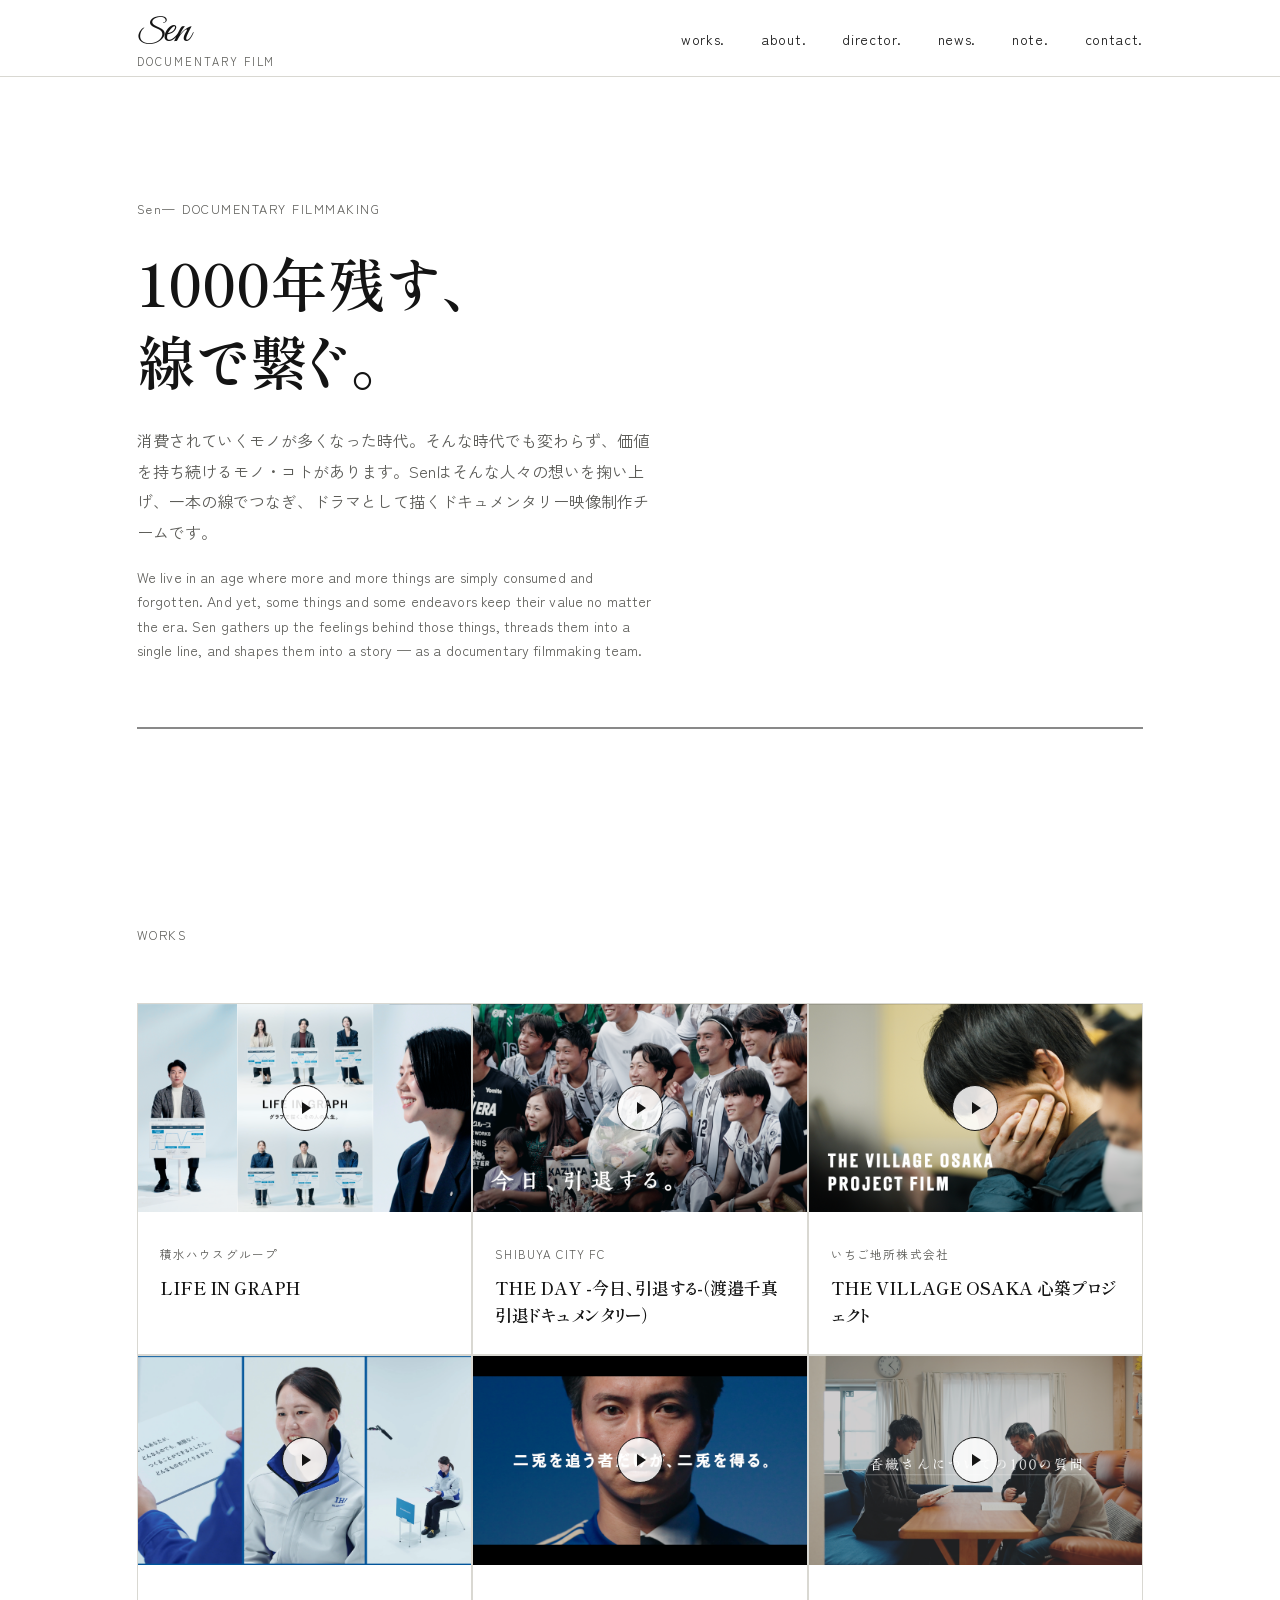
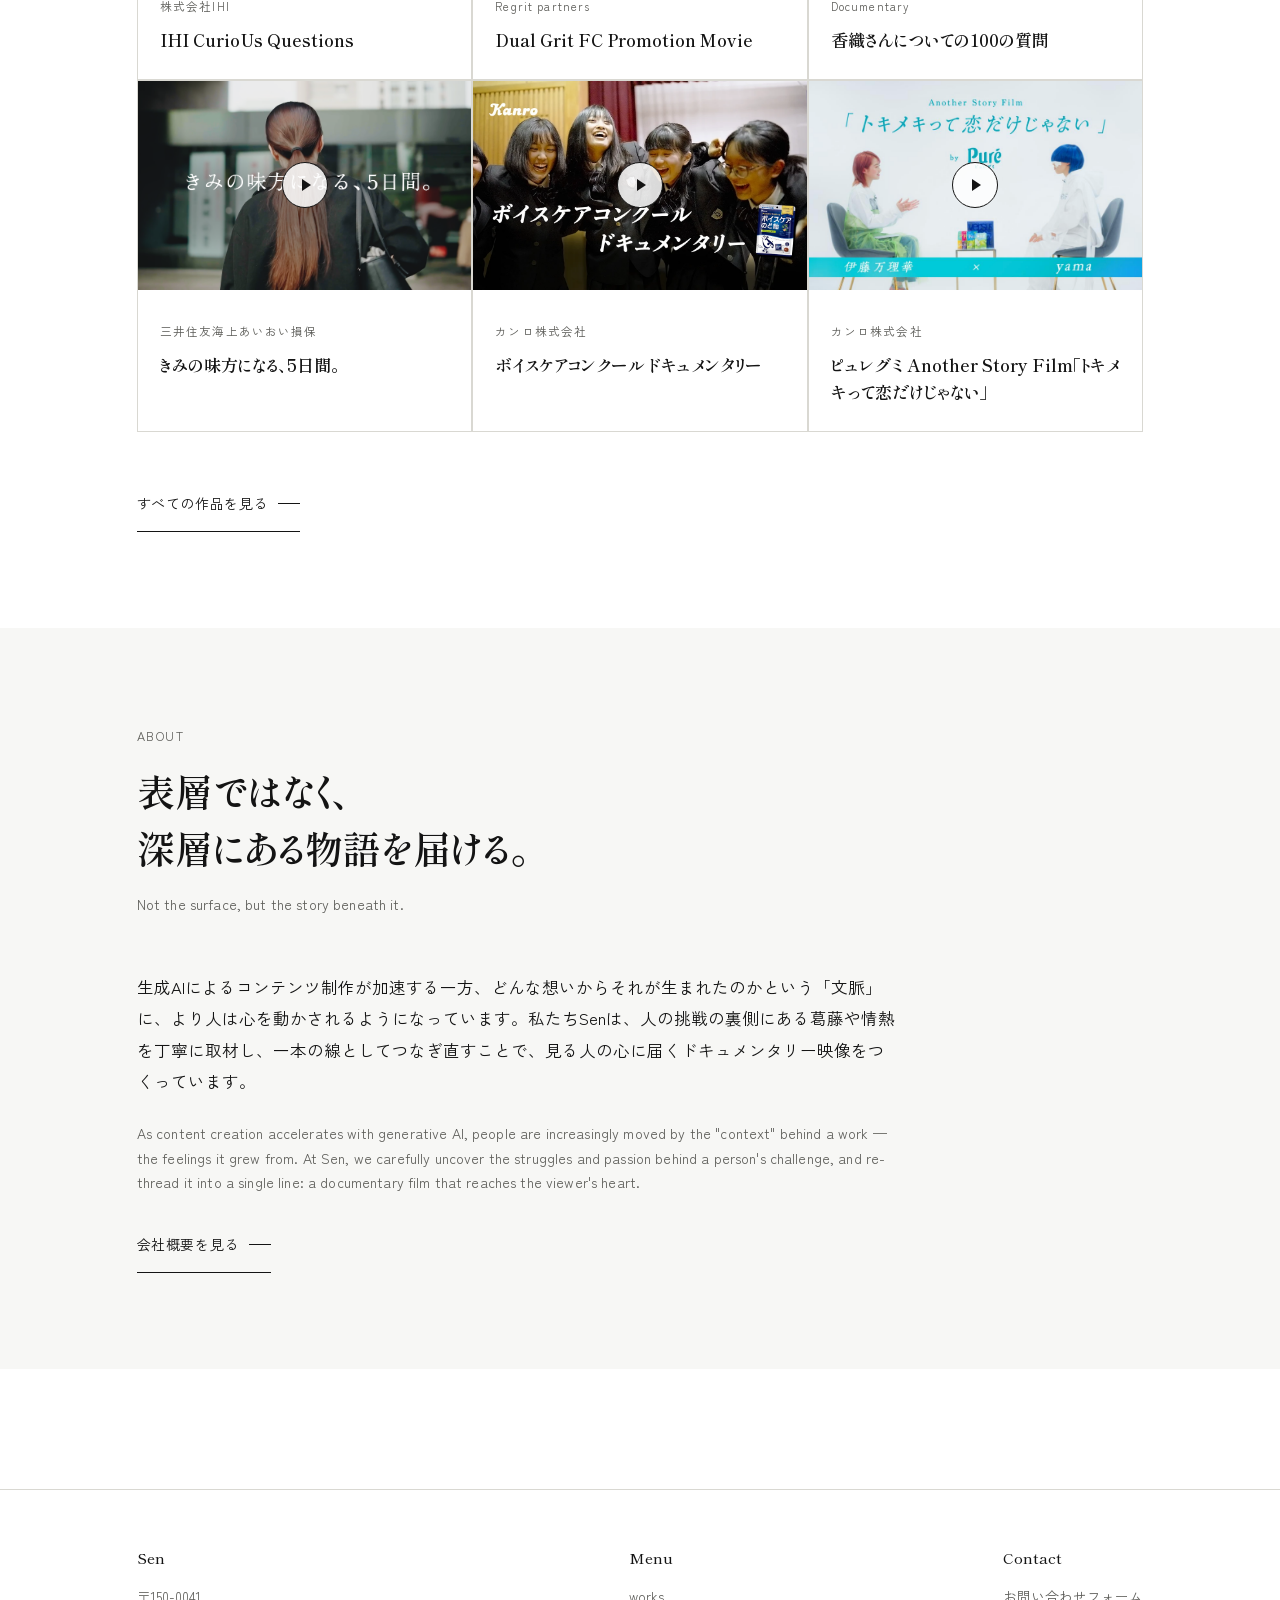
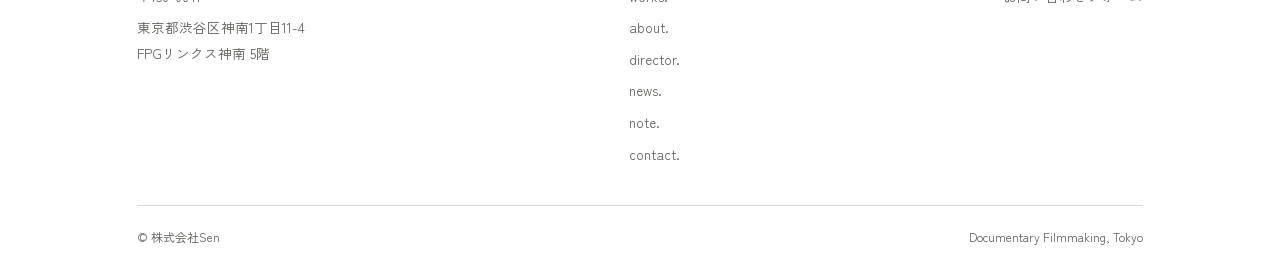
==== index.html @ 13fa2504 "Add files via upload" ====
<!DOCTYPE html>
<html lang="ja">
<head>
<meta charset="UTF-8">
<meta name="viewport" content="width=device-width, initial-scale=1">
<title>Sen | 株式会社Sen（セン）ドキュメンタリー映像制作</title>
<meta name="description" content="株式会社Senは、人が情熱を注ぐコトの裏にある想いを一本のストーリーとして描くドキュメンタリー映像制作会社です。">
<link rel="preconnect" href="https://fonts.googleapis.com">
<link rel="preconnect" href="https://fonts.gstatic.com" crossorigin>
<link href="https://fonts.googleapis.com/css2?family=Shippori+Mincho:wght@400;500;600;800&family=Zen+Kaku+Gothic+New:wght@300;400;500;700&family=Great+Vibes&display=swap" rel="stylesheet">
<link rel="stylesheet" href="style.css?v=4">
</head>
<body>


<header class="site-header">
  <div class="wrap">
    <a class="logo" href="index.html"><span class="logo-mark"><span class="logo-s">S</span><span class="logo-en">en</span></span><span class="sub">DOCUMENTARY FILM</span></a>
    <button class="nav-toggle" aria-label="メニュー"><span></span><span></span><span></span></button>
    <nav class="main-nav">
      <ul>
        <li><a href="works.html">works.</a></li>
        <li><a href="about.html">about.</a></li>
        <li><a href="director.html">director.</a></li>
        <li><a href="news.html">news.</a></li>
        <li><a href="https://note.com/matsunagaeizo" target="_blank" rel="noopener">note.</a></li>
        <li><a href="contact.html">contact.</a></li>
      </ul>
    </nav>
  </div>
</header>

<main>
  <section class="hero">
    <div class="wrap">
      <p class="eyebrow">Sen— DOCUMENTARY FILMMAKING</p>
      <h1>1000年残す、<br>線で繋ぐ。</h1>
      <p class="hero-sub">消費されていくモノが多くなった時代。そんな時代でも変わらず、価値を持ち続けるモノ・コトがあります。Senはそんな人々の想いを掬い上げ、一本の線でつなぎ、ドラマとして描くドキュメンタリー映像制作チームです。</p>
      <p class="hero-sub en">We live in an age where more and more things are simply consumed and forgotten. And yet, some things and some endeavors keep their value no matter the era. Sen gathers up the feelings behind those things, threads them into a single line, and shapes them into a story — as a documentary filmmaking team.</p>
      <div class="hero-line-wrap">
        <svg width="100%" height="2" viewBox="0 0 1000 2" preserveAspectRatio="none">
          <path class="hero-line" d="M0,1 L1000,1"/>
        </svg>
      </div>
    </div>
  </section>

  <section class="section">
    <div class="wrap">
      <div class="section-head">
        <p class="eyebrow">WORKS</p>
      </div>
      <div class="works-grid">
        <article class="work-card">
          <div class="work-media has-image" data-vimeo="1186139559" data-vimeo-hash="c93795f9c0" style="background-image:url('images/w01.png');">
            <div class="ph"><div class="play"></div><span class="label">WORK 01</span></div>
          </div>
          <div class="work-info">
            <p class="cat">積水ハウスグループ</p>
            <h3>LIFE IN GRAPH</h3>
          </div>
        </article>
        <article class="work-card">
          <div class="work-media has-image" data-yt="_rx4zP3B988" style="background-image:url('images/w02.png');">
            <div class="ph"><div class="play"></div><span class="label">WORK 02</span></div>
          </div>
          <div class="work-info">
            <p class="cat">SHIBUYA CITY FC</p>
            <h3>THE DAY -今日、引退する-（渡邉千真引退ドキュメンタリー）</h3>
          </div>
        </article>
        <article class="work-card">
          <div class="work-media has-image" data-yt="ttni7iS-eRU" style="background-image:url('images/w03.png');">
            <div class="ph"><div class="play"></div><span class="label">WORK 03</span></div>
          </div>
          <div class="work-info">
            <p class="cat">いちご地所株式会社</p>
            <h3>THE VILLAGE OSAKA 心築プロジェクト</h3>
          </div>
        </article>
        <article class="work-card">
          <div class="work-media has-image" data-vimeo="1090011535" style="background-image:url('images/w04.jpg');">
            <div class="ph"><div class="play"></div><span class="label">WORK 04</span></div>
          </div>
          <div class="work-info">
            <p class="cat">株式会社IHI</p>
            <h3>IHI CurioUs Questions</h3>
          </div>
        </article>
        <article class="work-card">
          <div class="work-media has-image" data-vimeo="1193513080" data-vimeo-hash="bab504cf46" style="background-image:url('images/w05.png');">
            <div class="ph"><div class="play"></div><span class="label">WORK 05</span></div>
          </div>
          <div class="work-info">
            <p class="cat">Regrit partners</p>
            <h3>Dual Grit FC Promotion Movie</h3>
          </div>
        </article>
        <article class="work-card">
          <div class="work-media has-image" data-vimeo="1075920066" data-vimeo-hash="613b62a4fa" style="background-image:url('images/w06.jpg');">
            <div class="ph"><div class="play"></div><span class="label">WORK 06</span></div>
          </div>
          <div class="work-info">
            <p class="cat">Documentary</p>
            <h3>香織さんについての100の質問</h3>
          </div>
        </article>
        <article class="work-card">
          <div class="work-media has-image" data-yt="raGwuqJQvTE" style="background-image:url('images/w07.png');">
            <div class="ph"><div class="play"></div><span class="label">WORK 07</span></div>
          </div>
          <div class="work-info">
            <p class="cat">三井住友海上あいおい損保</p>
            <h3>きみの味方になる、5日間。</h3>
          </div>
        </article>
        <article class="work-card">
          <div class="work-media has-image" data-vimeo="863835973" style="background-image:url('images/w08.webp');">
            <div class="ph"><div class="play"></div><span class="label">WORK 08</span></div>
          </div>
          <div class="work-info">
            <p class="cat">カンロ株式会社</p>
            <h3>ボイスケアコンクール ドキュメンタリー</h3>
          </div>
        </article>
        <article class="work-card">
          <div class="work-media has-image" data-vimeo="849667307" style="background-image:url('images/w09.png');">
            <div class="ph"><div class="play"></div><span class="label">WORK 09</span></div>
          </div>
          <div class="work-info">
            <p class="cat">カンロ株式会社</p>
            <h3>ピュレグミ Another Story Film「トキメキって恋だけじゃない」</h3>
          </div>
        </article>
      </div>
      <div style="margin-top:44px;">
        <a class="btn" href="works.html">すべての作品を見る <span class="arrow"></span></a>
      </div>
    </div>
  </section>

  <section class="section alt">
    <div class="wrap">
      <div class="section-head">
        <p class="eyebrow">ABOUT</p>
        <h2>表層ではなく、<br>深層にある物語を届ける。</h2>
        <p class="lead en" style="margin-top:14px;">Not the surface, but the story beneath it.</p>
      </div>
      <div class="concept-block">
        <p class="jp">生成AIによるコンテンツ制作が加速する一方、どんな想いからそれが生まれたのかという「文脈」に、より人は心を動かされるようになっています。私たちSenは、人の挑戦の裏側にある葛藤や情熱を丁寧に取材し、一本の線としてつなぎ直すことで、見る人の心に届くドキュメンタリー映像をつくっています。</p>
        <p class="en">As content creation accelerates with generative AI, people are increasingly moved by the "context" behind a work — the feelings it grew from. At Sen, we carefully uncover the struggles and passion behind a person's challenge, and re-thread it into a single line: a documentary film that reaches the viewer's heart.</p>
      </div>
      <a class="btn" href="about.html">会社概要を見る <span class="arrow"></span></a>
    </div>
  </section>
</main>

<footer class="site-footer">
  <div class="wrap">
    <div class="footer-grid">
      <div class="footer-col">
        <h3>Sen</h3>
        <p>〒150-0041</p>
        <p>東京都渋谷区神南1丁目11-4<br>FPGリンクス神南 5階</p>
      </div>
      <div class="footer-col">
        <h3>Menu</h3>
        <a href="works.html">works.</a>
        <a href="about.html">about.</a>
        <a href="director.html">director.</a>
        <a href="news.html">news.</a>
        <a href="https://note.com/matsunagaeizo" target="_blank" rel="noopener">note.</a>
        <a href="contact.html">contact.</a>
      </div>
      <div class="footer-col">
        <h3>Contact</h3>
        <a href="contact.html">お問い合わせフォーム</a>
      </div>
    </div>
    <div class="footer-bottom">
      <span>© 株式会社Sen</span>
      <span>Documentary Filmmaking, Tokyo</span>
    </div>
  </div>
</footer>

<script src="script.js?v=4"></script>
</body>
</html>
---- style.css ----
@font-face{
  font-family:'Great Vibes Self';
  src:url([data-uri]) format('woff2');
  font-weight:400;
  font-display:swap;
}

:root{
  --bg:#ffffff;
  --surface:#f7f7f5;
  --ink:#141414;
  --ink-soft:#5c5c58;
  --line:#d9d8d2;
  --line-strong:#141414;
  --max:1160px;
  --gutter:6vw;
  --serif:'Shippori Mincho', serif;
  --sans:'Zen Kaku Gothic New', sans-serif;
}

*{box-sizing:border-box;}
html{scroll-behavior:smooth;}
body{
  margin:0;
  background:var(--bg);
  color:var(--ink);
  font-family:var(--sans);
  font-weight:400;
  line-height:1.9;
  -webkit-font-smoothing:antialiased;
  font-feature-settings:"palt";
}
img{max-width:100%;display:block;}
a{color:inherit;text-decoration:none;}

.wrap{max-width:var(--max);margin:0 auto;padding-left:var(--gutter);padding-right:var(--gutter);}

/* -------- header -------- */
.site-header{
  position:sticky;top:0;z-index:50;
  background:rgba(255,255,255,.92);
  backdrop-filter:blur(6px);
  border-bottom:1px solid var(--line);
}
.site-header .wrap{
  display:flex;align-items:center;justify-content:space-between;
  height:76px;
}
.logo{
  display:flex;
  flex-direction:column;
  line-height:1;
}
.logo .logo-mark{
  display:flex;align-items:baseline;
}
.logo .logo-s{
  font-family:'Great Vibes Self','Great Vibes','Segoe Script','Bradley Hand',cursive;
  font-size:30px;
  font-weight:400;
  margin-right:-2px;
}
.logo .logo-en{
  font-family:'Great Vibes Self','Great Vibes','Segoe Script','Bradley Hand',cursive;
  font-size:44px;
  font-weight:400;
  margin-right:6px;
}
.logo span.sub{color:var(--ink-soft);font-family:var(--sans);font-size:11px;letter-spacing:.18em;font-weight:400;margin-top:2px;}

nav.main-nav ul{
  display:flex;gap:36px;list-style:none;margin:0;padding:0;
}
nav.main-nav a{
  position:relative;font-size:14px;letter-spacing:.05em;padding-bottom:6px;
}
nav.main-nav a::after{
  content:"";position:absolute;left:0;bottom:0;width:0;height:1px;
  background:var(--ink);transition:width .3s ease;
}
nav.main-nav a:hover::after,
nav.main-nav a.is-active::after{width:100%;}
nav.main-nav a.is-active{color:var(--ink);}

.nav-toggle{
  display:none;background:none;border:0;cursor:pointer;
  width:32px;height:22px;position:relative;
}
.nav-toggle span{
  position:absolute;left:0;width:100%;height:1px;background:var(--ink);transition:all .25s ease;
}
.nav-toggle span:nth-child(1){top:0;}
.nav-toggle span:nth-child(2){top:10px;}
.nav-toggle span:nth-child(3){top:20px;}
.nav-toggle.is-open span:nth-child(1){transform:translateY(10px) rotate(45deg);}
.nav-toggle.is-open span:nth-child(2){opacity:0;}
.nav-toggle.is-open span:nth-child(3){transform:translateY(-10px) rotate(-45deg);}

/* -------- footer -------- */
.site-footer{
  border-top:1px solid var(--line);
  padding:56px 0 28px;
  margin-top:120px;
}
.footer-grid{
  display:flex;flex-wrap:wrap;gap:40px;justify-content:space-between;
  padding-bottom:32px;
}
.footer-col h3{
  font-family:var(--serif);font-weight:500;font-size:15px;margin:0 0 14px;
}
.footer-col p, .footer-col a{
  font-size:13.5px;color:var(--ink-soft);margin:0 0 6px;display:block;
}
.footer-col a:hover{color:var(--ink);}
.footer-bottom{
  border-top:1px solid var(--line);padding-top:20px;
  font-size:12px;color:var(--ink-soft);
  display:flex;justify-content:space-between;flex-wrap:wrap;gap:8px;
}

/* -------- generic section helpers -------- */
.section{padding:96px 0;}
.section.alt{background:var(--surface);}
.section-head{max-width:640px;margin-bottom:56px;}
.eyebrow{
  font-size:12.5px;color:var(--ink-soft);letter-spacing:.12em;margin:0 0 14px;
}
h1,h2,h3{font-family:var(--serif);font-weight:600;margin:0;}
h1{font-size:clamp(34px,5vw,58px);line-height:1.35;}
h2{font-size:clamp(26px,3.2vw,38px);line-height:1.5;}
h3{font-size:20px;line-height:1.6;}
p.lead{font-size:17px;color:var(--ink-soft);}

.line-rule{
  width:64px;height:1px;background:var(--ink);border:0;margin:22px 0;
}
.line-rule.center{margin-left:auto;margin-right:auto;}

.btn{
  display:inline-flex;align-items:center;gap:10px;
  font-size:14px;letter-spacing:.04em;
  padding:14px 0;border-bottom:1px solid var(--ink);
}
.btn .arrow{
  width:22px;height:1px;background:var(--ink);position:relative;transition:width .3s ease;
}
.btn:hover .arrow{width:34px;}

/* -------- hero -------- */
.hero{
  padding:120px 0 90px;
  position:relative;
}
.hero .eyebrow{margin-bottom:22px;}
.hero h1{max-width:820px;}
.hero-sub{
  margin-top:26px;max-width:520px;color:var(--ink-soft);font-size:16px;
}
.hero-line-wrap{margin:44px 0 0;}
.hero-line{
  width:100%;height:1px;
  stroke:var(--ink);stroke-width:1;fill:none;
  stroke-dasharray:1000;stroke-dashoffset:1000;
  animation:draw 1.8s ease forwards .3s;
}
@keyframes draw{to{stroke-dashoffset:0;}}
@media (prefers-reduced-motion:reduce){
  .hero-line{animation:none;stroke-dashoffset:0;}
}

/* -------- works grid -------- */
.works-grid{
  display:grid;grid-template-columns:repeat(3,1fr);gap:2px;
  background:var(--line);
  border:1px solid var(--line);
}
.work-card{
  background:var(--bg);
  padding:0;position:relative;
}
.work-media{
  aspect-ratio:16/10;
  background:var(--surface);
  background-size:cover;
  background-position:center;
  position:relative;overflow:hidden;
  cursor:pointer;
}
.work-media .ph{
  position:absolute;inset:0;display:flex;align-items:center;justify-content:center;
  flex-direction:column;gap:10px;color:var(--ink-soft);font-size:12px;letter-spacing:.06em;
}
.work-media.has-image .ph{
  background:rgba(255,255,255,.0);
}
.work-media.has-image .ph span.label{display:none;}
.work-media.has-image .ph .play{
  background:rgba(255,255,255,.85);
  border-color:var(--ink);
}
.work-media .ph .play{
  width:46px;height:46px;border-radius:50%;border:1px solid var(--ink);
  display:flex;align-items:center;justify-content:center;
  background:var(--bg);
  transition:transform .25s ease;
}
.work-media:hover .ph .play{transform:scale(1.08);}
.work-media .ph .play::after{
  content:"";width:0;height:0;
  border-top:6px solid transparent;border-bottom:6px solid transparent;
  border-left:9px solid var(--ink);margin-left:3px;
}
.work-media iframe{width:100%;height:100%;border:0;position:absolute;inset:0;}
.work-info{padding:20px 22px 26px;}
.work-info .cat{font-size:11.5px;color:var(--ink-soft);letter-spacing:.1em;margin-bottom:8px;}
.work-info h3{font-size:17px;}

@media (max-width:860px){
  .works-grid{grid-template-columns:repeat(2,1fr);}
}
@media (max-width:560px){
  .works-grid{grid-template-columns:1fr;}
}

/* -------- profile table -------- */
.profile-table{width:100%;border-collapse:collapse;margin-top:8px;}
.profile-table tr{border-top:1px solid var(--line);}
.profile-table tr:last-child{border-bottom:1px solid var(--line);}
.profile-table th,.profile-table td{
  text-align:left;padding:20px 0;vertical-align:top;font-weight:400;
}
.profile-table th{
  width:180px;color:var(--ink-soft);font-size:13.5px;letter-spacing:.05em;
}
.profile-table td{font-size:15.5px;}
.profile-table .en{font-size:12.5px;color:var(--ink-soft);}
.profile-table th .en{display:inline-block;margin-top:2px;}

/* -------- director -------- */
.director-layout{
  display:grid;grid-template-columns:340px 1fr;gap:64px;align-items:start;
}
.director-photo{
  aspect-ratio:3/4;background:var(--surface);
  display:flex;align-items:center;justify-content:center;
  color:var(--ink-soft);font-size:12.5px;letter-spacing:.06em;
  text-align:center;padding:20px;
  border:1px dashed var(--line);
}
.director-name-en{color:var(--ink-soft);font-size:13px;letter-spacing:.1em;margin-top:8px;}
@media (max-width:800px){
  .director-layout{grid-template-columns:1fr;gap:36px;}
  .director-photo{max-width:280px;}
}

/* -------- about concept -------- */
.concept-block{max-width:760px;}
.concept-block p{margin:0 0 22px;font-size:16px;color:var(--ink-soft);}
.concept-block p.jp{color:var(--ink);font-size:16.5px;}

/* -------- bilingual (ja / en) pairing -------- */
p.en, .lead.en{
  font-size:14px;
  color:var(--ink-soft);
  font-style:normal;
  letter-spacing:.01em;
  line-height:1.75;
}
p.en{padding-top:2px;}
.hero-sub.en{margin-top:12px;font-size:14px;}

/* -------- studio strip -------- */
.strip{
  display:grid;grid-template-columns:repeat(3,1fr);gap:2px;background:var(--line);
  border:1px solid var(--line);margin-top:56px;
}
.strip .ph-box{
  aspect-ratio:4/3;background:var(--surface);
  display:flex;align-items:center;justify-content:center;
  color:var(--ink-soft);font-size:11.5px;letter-spacing:.06em;text-align:center;padding:14px;
}
@media (max-width:700px){.strip{grid-template-columns:1fr;}}

/* -------- contact form -------- */
.contact-layout{
  display:grid;grid-template-columns:1fr 1fr;gap:80px;
}
.form-row{margin-bottom:26px;}
.form-row label{
  display:block;font-size:13px;color:var(--ink-soft);letter-spacing:.04em;margin-bottom:10px;
}
.form-row label .en{font-size:11.5px;color:var(--ink-soft);opacity:.75;}
.form-row input,.form-row textarea{
  width:100%;border:0;border-bottom:1px solid var(--line);
  background:transparent;font-family:var(--sans);font-size:15.5px;color:var(--ink);
  padding:8px 0;outline:none;transition:border-color .25s ease;
}
.form-row input:focus,.form-row textarea:focus{border-color:var(--ink);}
.form-row textarea{resize:vertical;min-height:110px;}
.submit-btn{
  border:1px solid var(--ink);background:var(--ink);color:var(--bg);
  font-family:var(--sans);font-size:14px;letter-spacing:.06em;
  padding:15px 34px;cursor:pointer;transition:background .25s ease,color .25s ease;
}
.submit-btn:hover{background:var(--bg);color:var(--ink);}
.submit-btn:disabled{opacity:.5;cursor:default;}
.form-status{margin-top:18px;font-size:14px;}
.form-status.ok{color:#2f6b3a;}
.form-status.err{color:#a33;}

.contact-info h3{margin-bottom:18px;}
.contact-info p{color:var(--ink-soft);font-size:14.5px;margin:0 0 6px;}

@media (max-width:800px){
  .contact-layout{grid-template-columns:1fr;gap:48px;}
}

/* -------- mobile nav -------- */
@media (max-width:800px){
  .nav-toggle{display:block;}
  .nav-toggle.is-open span{background:var(--ink);}
  nav.main-nav{
    display:none;
    position:fixed;top:76px;left:0;right:0;
    height:calc(100vh - 76px);
    height:calc(100dvh - 76px);
    z-index:100;
    background:var(--ink);
    padding:40px var(--gutter);
    overflow-y:auto;
  }
  nav.main-nav.is-open{
    display:flex;
    align-items:flex-start;
  }
  nav.main-nav ul{flex-direction:column;gap:28px;width:100%;}
  nav.main-nav a{
    font-size:22px;font-family:var(--serif);
    color:#ffffff;
  }
  nav.main-nav a::after{background:#ffffff;}
}
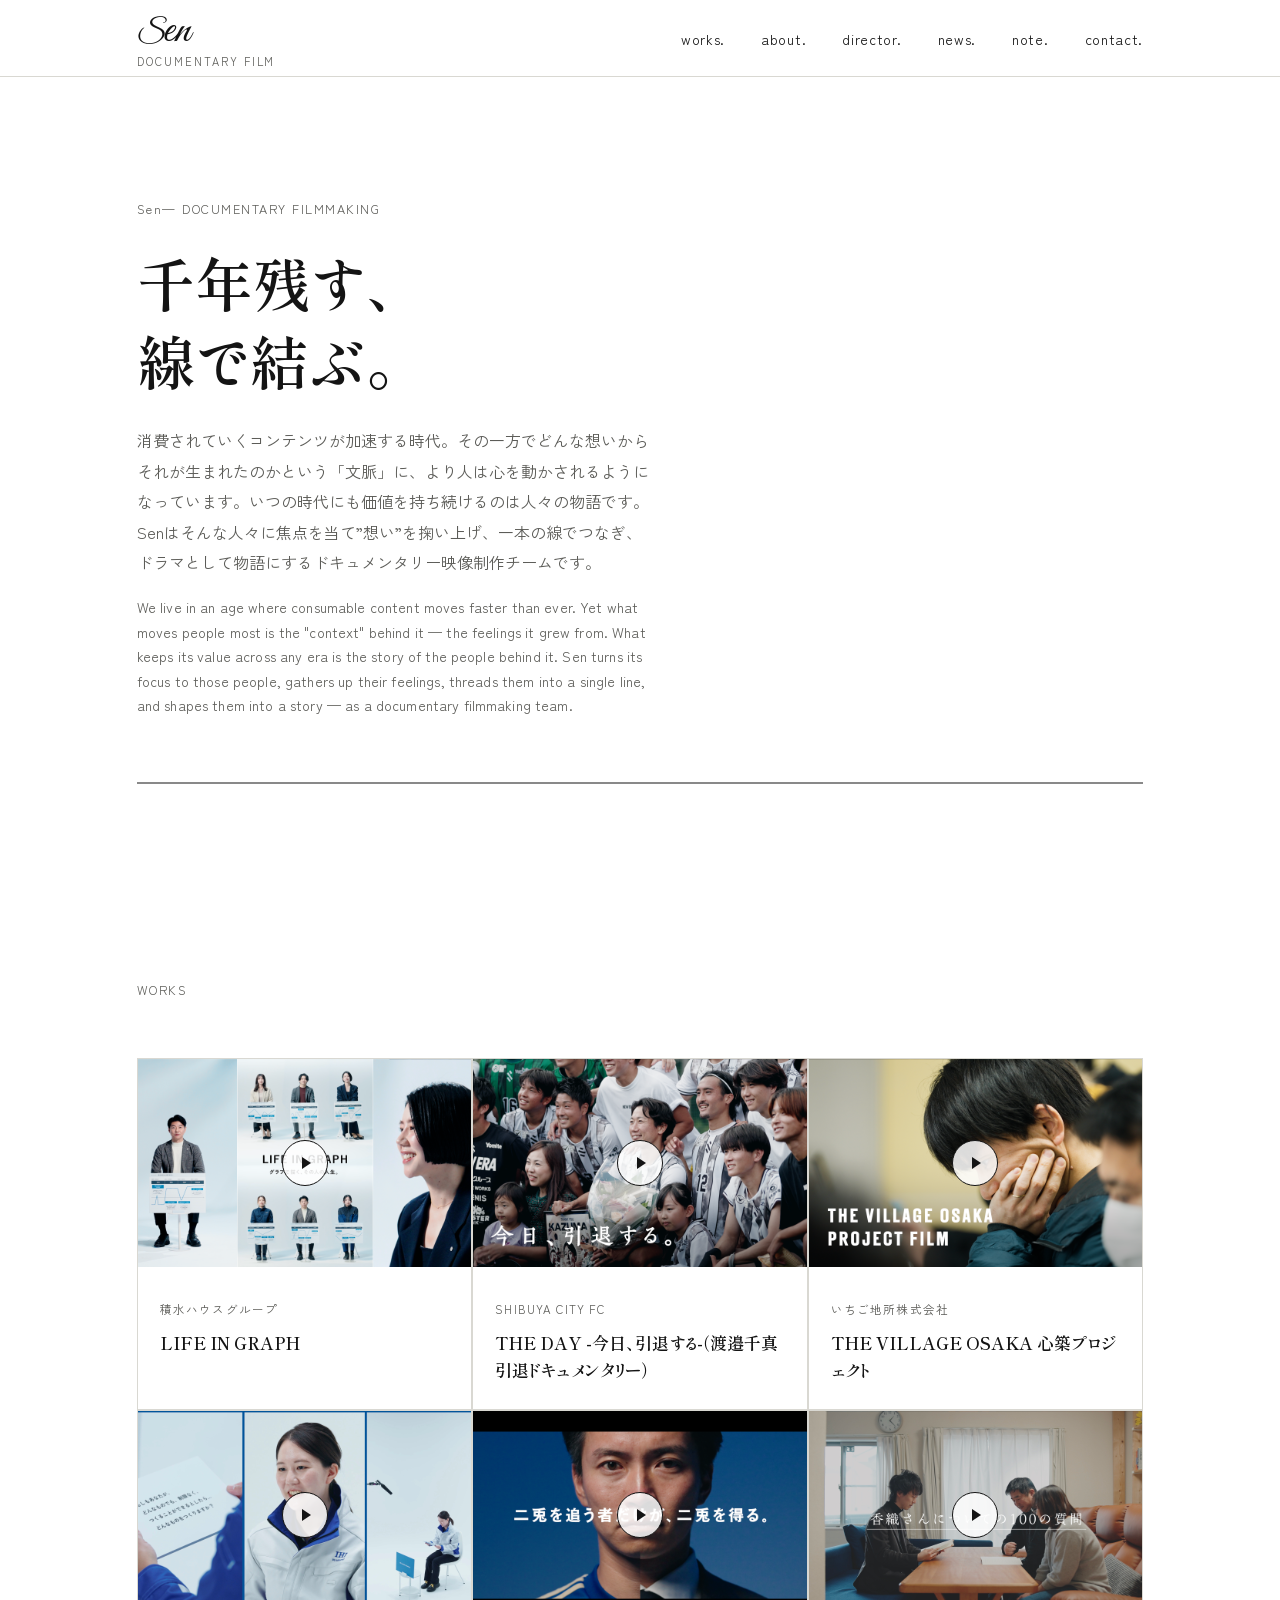
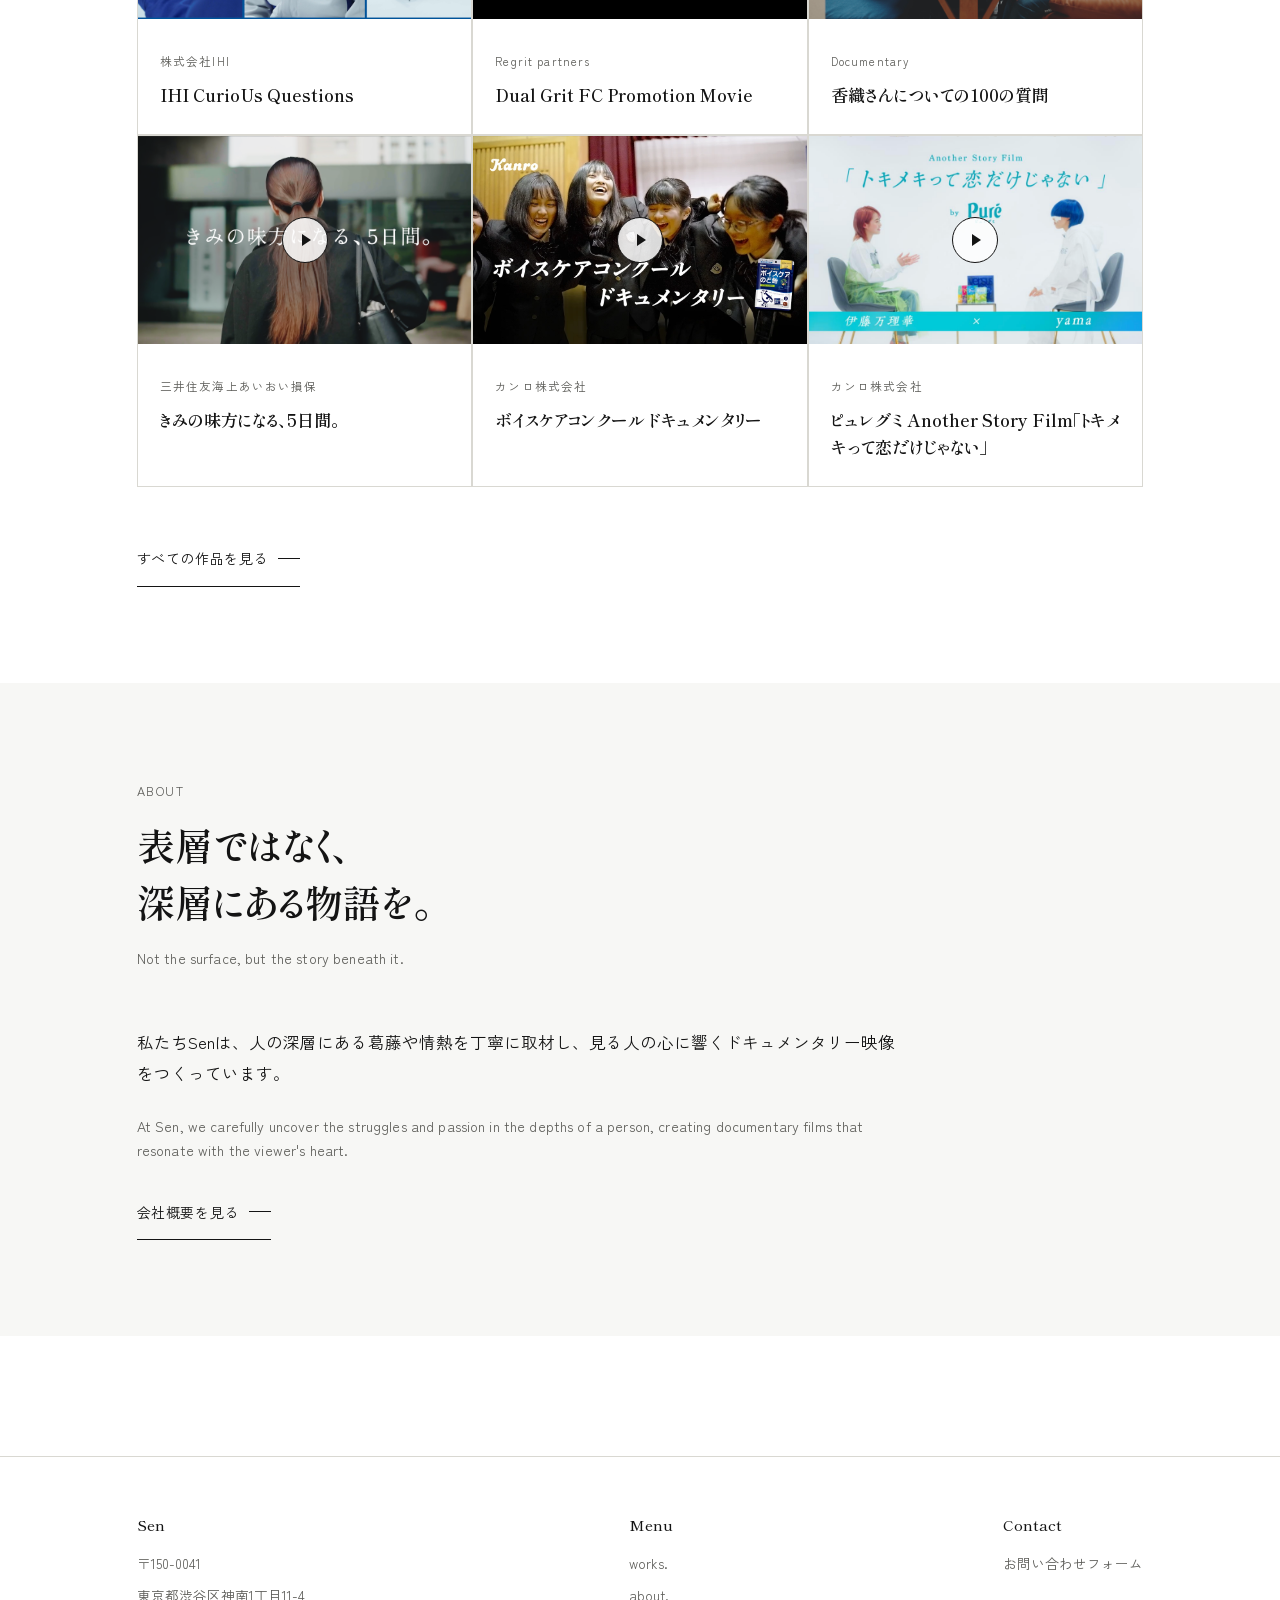
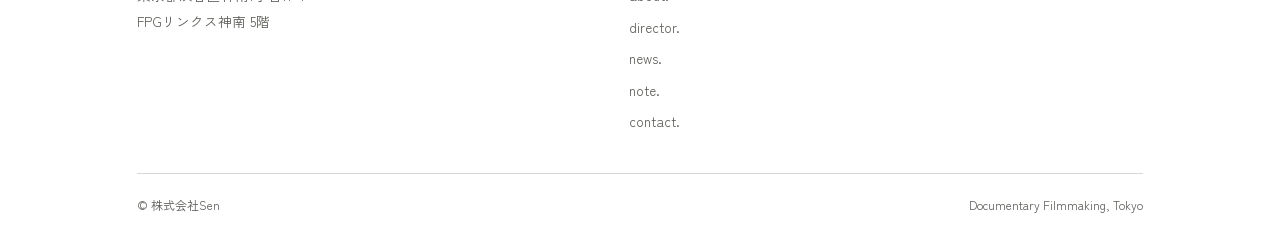
==== commit c83ad50b: "Add files via upload" ====
--- a/index.html
+++ b/index.html
@@ -34,9 +34,9 @@
   <section class="hero">
     <div class="wrap">
       <p class="eyebrow">Sen— DOCUMENTARY FILMMAKING</p>
-      <h1>1000年残す、<br>線で繋ぐ。</h1>
-      <p class="hero-sub">消費されていくモノが多くなった時代。そんな時代でも変わらず、価値を持ち続けるモノ・コトがあります。Senはそんな人々の想いを掬い上げ、一本の線でつなぎ、ドラマとして描くドキュメンタリー映像制作チームです。</p>
-      <p class="hero-sub en">We live in an age where more and more things are simply consumed and forgotten. And yet, some things and some endeavors keep their value no matter the era. Sen gathers up the feelings behind those things, threads them into a single line, and shapes them into a story — as a documentary filmmaking team.</p>
+      <h1>千年残す、<br>線で結ぶ。</h1>
+      <p class="hero-sub">消費されていくコンテンツが加速する時代。その一方でどんな想いからそれが生まれたのかという「文脈」に、より人は心を動かされるようになっています。いつの時代にも価値を持ち続けるのは人々の物語です。Senはそんな人々に焦点を当て”想い”を掬い上げ、一本の線でつなぎ、ドラマとして物語にするドキュメンタリー映像制作チームです。</p>
+      <p class="hero-sub en">We live in an age where consumable content moves faster than ever. Yet what moves people most is the "context" behind it — the feelings it grew from. What keeps its value across any era is the story of the people behind it. Sen turns its focus to those people, gathers up their feelings, threads them into a single line, and shapes them into a story — as a documentary filmmaking team.</p>
       <div class="hero-line-wrap">
         <svg width="100%" height="2" viewBox="0 0 1000 2" preserveAspectRatio="none">
           <path class="hero-line" d="M0,1 L1000,1"/>
@@ -143,12 +143,12 @@
     <div class="wrap">
       <div class="section-head">
         <p class="eyebrow">ABOUT</p>
-        <h2>表層ではなく、<br>深層にある物語を届ける。</h2>
+        <h2>表層ではなく、<br>深層にある物語を。</h2>
         <p class="lead en" style="margin-top:14px;">Not the surface, but the story beneath it.</p>
       </div>
       <div class="concept-block">
-        <p class="jp">生成AIによるコンテンツ制作が加速する一方、どんな想いからそれが生まれたのかという「文脈」に、より人は心を動かされるようになっています。私たちSenは、人の挑戦の裏側にある葛藤や情熱を丁寧に取材し、一本の線としてつなぎ直すことで、見る人の心に届くドキュメンタリー映像をつくっています。</p>
-        <p class="en">As content creation accelerates with generative AI, people are increasingly moved by the "context" behind a work — the feelings it grew from. At Sen, we carefully uncover the struggles and passion behind a person's challenge, and re-thread it into a single line: a documentary film that reaches the viewer's heart.</p>
+        <p class="jp">私たちSenは、人の深層にある葛藤や情熱を丁寧に取材し、見る人の心に響くドキュメンタリー映像をつくっています。</p>
+        <p class="en">At Sen, we carefully uncover the struggles and passion in the depths of a person, creating documentary films that resonate with the viewer's heart.</p>
       </div>
       <a class="btn" href="about.html">会社概要を見る <span class="arrow"></span></a>
     </div>
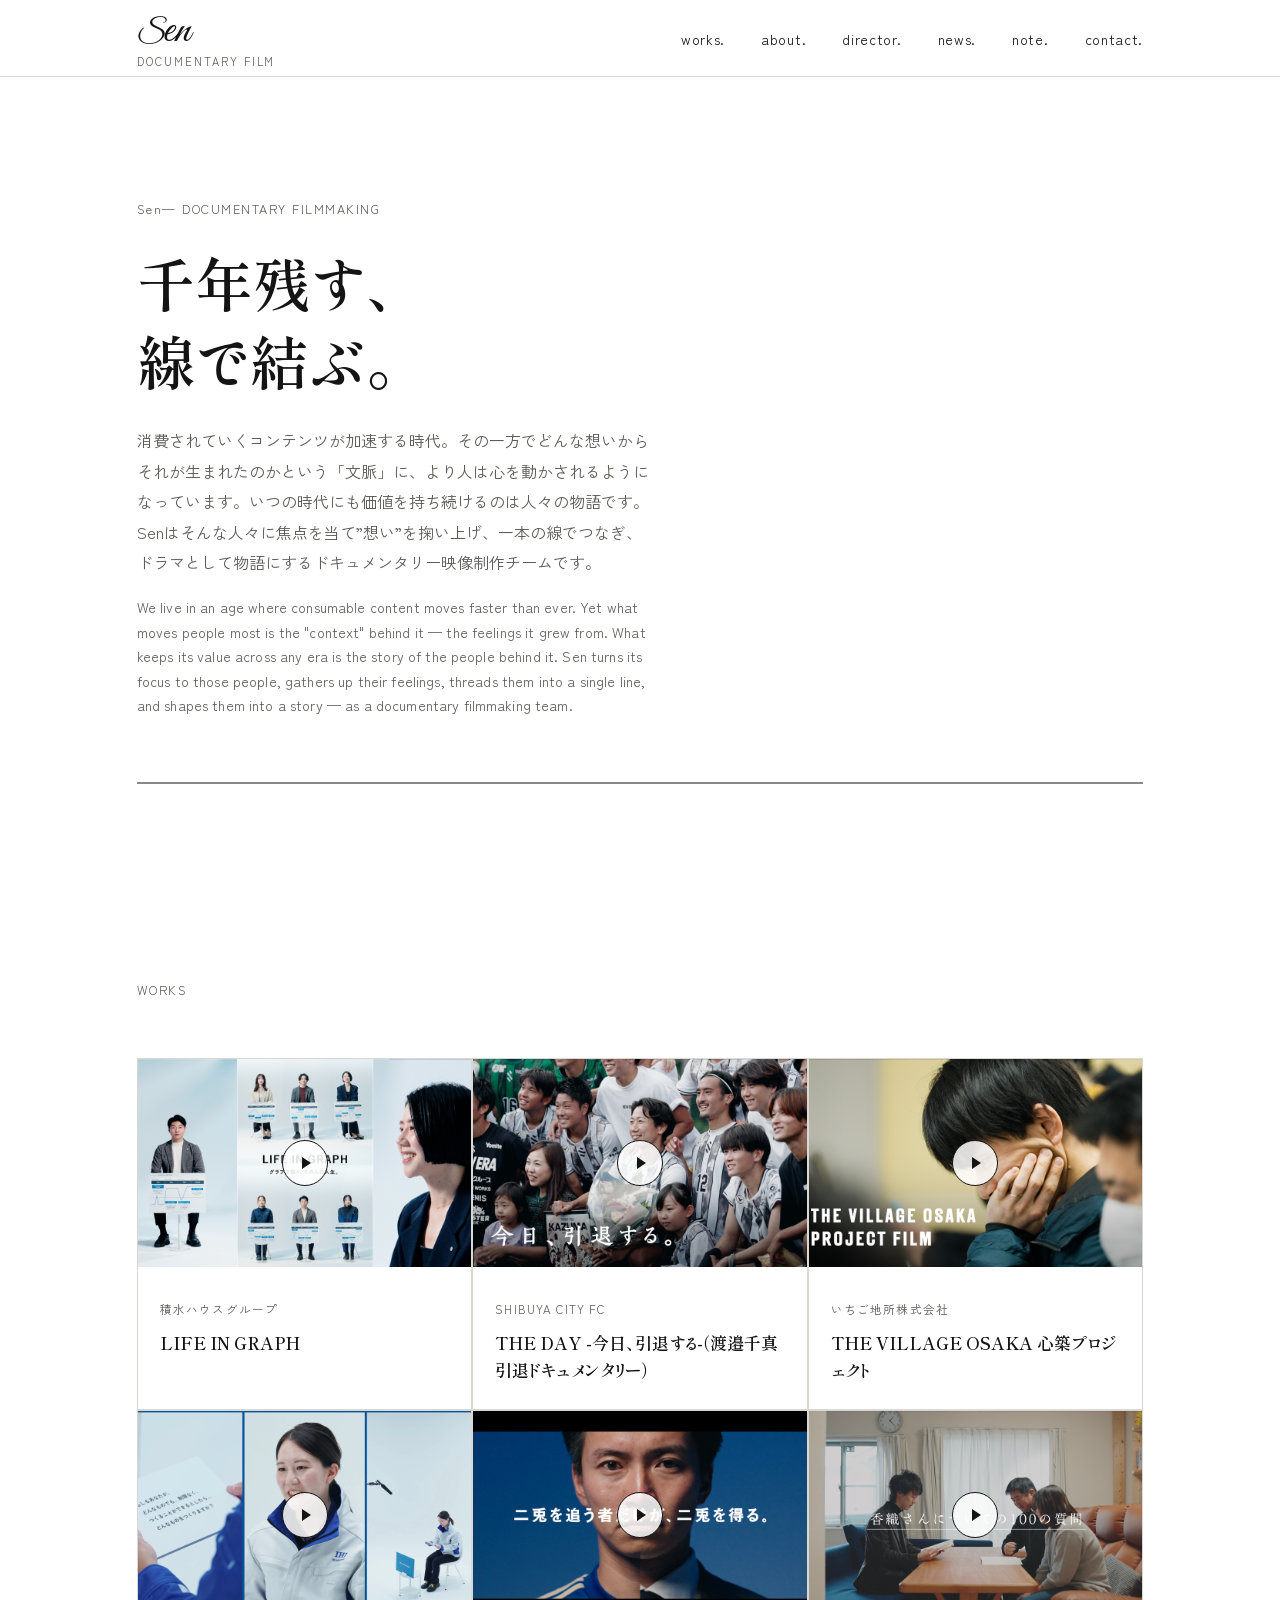
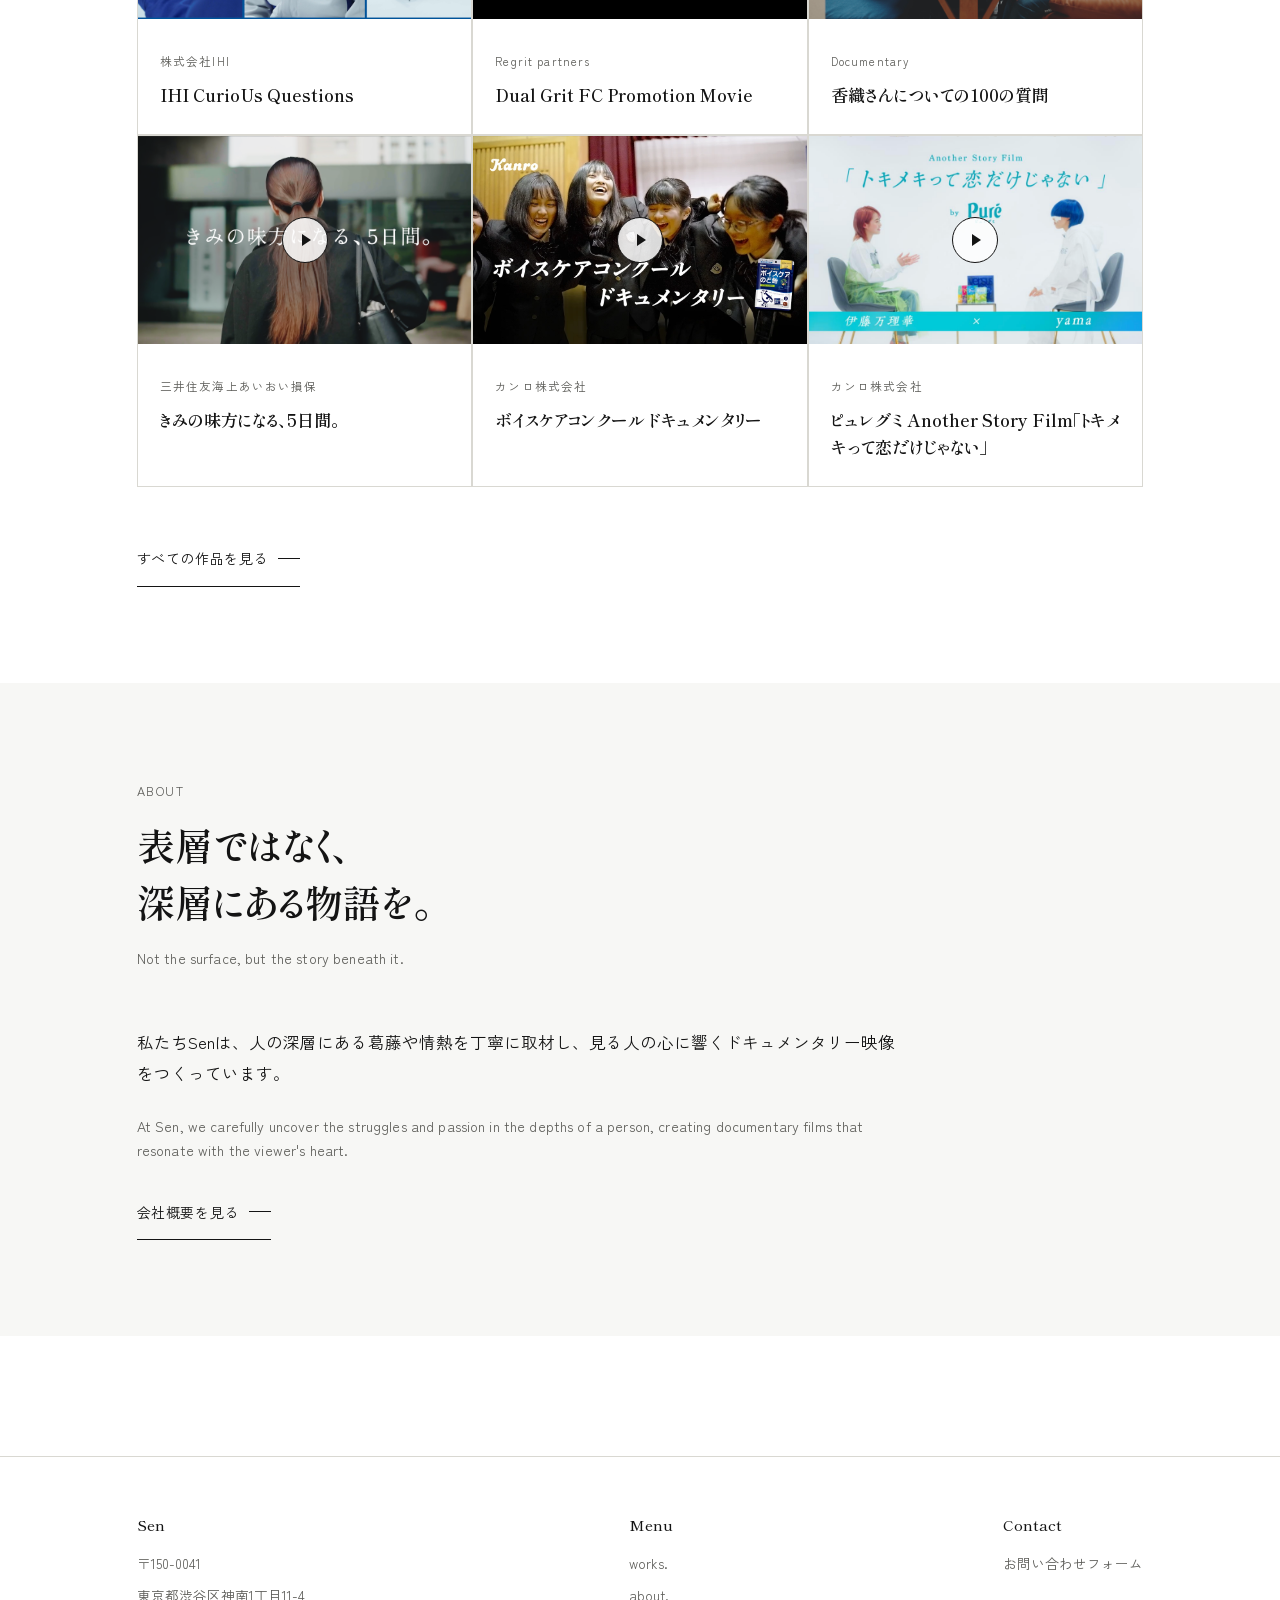
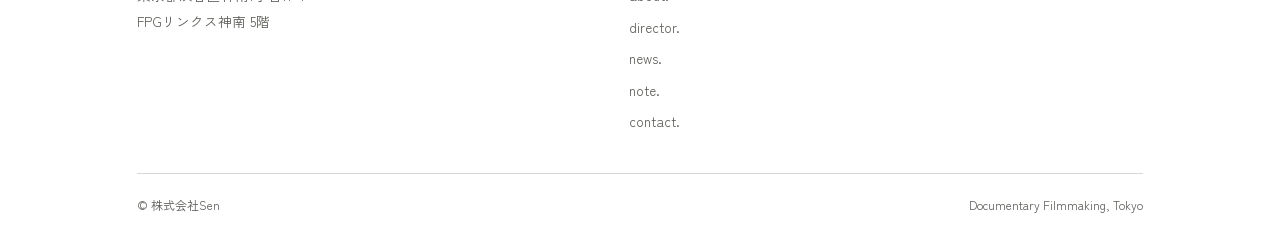
==== commit 41a2c6ec: "Add files via upload" ====
--- a/index.html
+++ b/index.html
@@ -8,7 +8,352 @@
 <link rel="preconnect" href="https://fonts.googleapis.com">
 <link rel="preconnect" href="https://fonts.gstatic.com" crossorigin>
 <link href="https://fonts.googleapis.com/css2?family=Shippori+Mincho:wght@400;500;600;800&family=Zen+Kaku+Gothic+New:wght@300;400;500;700&family=Great+Vibes&display=swap" rel="stylesheet">
-<link rel="stylesheet" href="style.css?v=4">
+<style>
+@font-face{
+  font-family:'Great Vibes Self';
+  src:url([data-uri]) format('woff2');
+  font-weight:400;
+  font-display:swap;
+}
+
+:root{
+  --bg:#ffffff;
+  --surface:#f7f7f5;
+  --ink:#141414;
+  --ink-soft:#5c5c58;
+  --line:#d9d8d2;
+  --line-strong:#141414;
+  --max:1160px;
+  --gutter:6vw;
+  --serif:'Shippori Mincho', serif;
+  --sans:'Zen Kaku Gothic New', sans-serif;
+}
+
+*{box-sizing:border-box;}
+html{scroll-behavior:smooth;}
+body{
+  margin:0;
+  background:var(--bg);
+  color:var(--ink);
+  font-family:var(--sans);
+  font-weight:400;
+  line-height:1.9;
+  -webkit-font-smoothing:antialiased;
+  font-feature-settings:"palt";
+}
+img{max-width:100%;display:block;}
+a{color:inherit;text-decoration:none;}
+
+.wrap{max-width:var(--max);margin:0 auto;padding-left:var(--gutter);padding-right:var(--gutter);}
+
+/* -------- header -------- */
+.site-header{
+  position:sticky;top:0;z-index:50;
+  background:rgba(255,255,255,.92);
+  backdrop-filter:blur(6px);
+  border-bottom:1px solid var(--line);
+}
+.site-header .wrap{
+  display:flex;align-items:center;justify-content:space-between;
+  height:76px;
+}
+.logo{
+  display:flex;
+  flex-direction:column;
+  line-height:1;
+}
+.logo .logo-mark{
+  display:flex;align-items:baseline;
+}
+.logo .logo-s{
+  font-family:'Great Vibes Self','Great Vibes','Segoe Script','Bradley Hand',cursive;
+  font-size:30px;
+  font-weight:400;
+  margin-right:-2px;
+}
+.logo .logo-en{
+  font-family:'Great Vibes Self','Great Vibes','Segoe Script','Bradley Hand',cursive;
+  font-size:44px;
+  font-weight:400;
+  margin-right:6px;
+}
+.logo span.sub{color:var(--ink-soft);font-family:var(--sans);font-size:11px;letter-spacing:.18em;font-weight:400;margin-top:2px;}
+
+nav.main-nav ul{
+  display:flex;gap:36px;list-style:none;margin:0;padding:0;
+}
+nav.main-nav a{
+  position:relative;font-size:14px;letter-spacing:.05em;padding-bottom:6px;
+}
+nav.main-nav a::after{
+  content:"";position:absolute;left:0;bottom:0;width:0;height:1px;
+  background:var(--ink);transition:width .3s ease;
+}
+nav.main-nav a:hover::after,
+nav.main-nav a.is-active::after{width:100%;}
+nav.main-nav a.is-active{color:var(--ink);}
+
+.nav-toggle{
+  display:none;background:none;border:0;cursor:pointer;
+  width:32px;height:22px;position:relative;
+}
+.nav-toggle span{
+  position:absolute;left:0;width:100%;height:1px;background:var(--ink);transition:all .25s ease;
+}
+.nav-toggle span:nth-child(1){top:0;}
+.nav-toggle span:nth-child(2){top:10px;}
+.nav-toggle span:nth-child(3){top:20px;}
+.nav-toggle.is-open span:nth-child(1){transform:translateY(10px) rotate(45deg);}
+.nav-toggle.is-open span:nth-child(2){opacity:0;}
+.nav-toggle.is-open span:nth-child(3){transform:translateY(-10px) rotate(-45deg);}
+
+/* -------- footer -------- */
+.site-footer{
+  border-top:1px solid var(--line);
+  padding:56px 0 28px;
+  margin-top:120px;
+}
+.footer-grid{
+  display:flex;flex-wrap:wrap;gap:40px;justify-content:space-between;
+  padding-bottom:32px;
+}
+.footer-col h3{
+  font-family:var(--serif);font-weight:500;font-size:15px;margin:0 0 14px;
+}
+.footer-col p, .footer-col a{
+  font-size:13.5px;color:var(--ink-soft);margin:0 0 6px;display:block;
+}
+.footer-col a:hover{color:var(--ink);}
+.footer-bottom{
+  border-top:1px solid var(--line);padding-top:20px;
+  font-size:12px;color:var(--ink-soft);
+  display:flex;justify-content:space-between;flex-wrap:wrap;gap:8px;
+}
+
+/* -------- generic section helpers -------- */
+.section{padding:96px 0;}
+.section.alt{background:var(--surface);}
+.section-head{max-width:640px;margin-bottom:56px;}
+.eyebrow{
+  font-size:12.5px;color:var(--ink-soft);letter-spacing:.12em;margin:0 0 14px;
+}
+h1,h2,h3{font-family:var(--serif);font-weight:600;margin:0;}
+h1{font-size:clamp(34px,5vw,58px);line-height:1.35;}
+h2{font-size:clamp(26px,3.2vw,38px);line-height:1.5;}
+h3{font-size:20px;line-height:1.6;}
+p.lead{font-size:17px;color:var(--ink-soft);}
+
+.line-rule{
+  width:64px;height:1px;background:var(--ink);border:0;margin:22px 0;
+}
+.line-rule.center{margin-left:auto;margin-right:auto;}
+
+.btn{
+  display:inline-flex;align-items:center;gap:10px;
+  font-size:14px;letter-spacing:.04em;
+  padding:14px 0;border-bottom:1px solid var(--ink);
+}
+.btn .arrow{
+  width:22px;height:1px;background:var(--ink);position:relative;transition:width .3s ease;
+}
+.btn:hover .arrow{width:34px;}
+
+/* -------- hero -------- */
+.hero{
+  padding:120px 0 90px;
+  position:relative;
+}
+.hero .eyebrow{margin-bottom:22px;}
+.hero h1{max-width:820px;}
+.hero-sub{
+  margin-top:26px;max-width:520px;color:var(--ink-soft);font-size:16px;
+}
+.hero-line-wrap{margin:44px 0 0;}
+.hero-line{
+  width:100%;height:1px;
+  stroke:var(--ink);stroke-width:1;fill:none;
+  stroke-dasharray:1000;stroke-dashoffset:1000;
+  animation:draw 1.8s ease forwards .3s;
+}
+@keyframes draw{to{stroke-dashoffset:0;}}
+@media (prefers-reduced-motion:reduce){
+  .hero-line{animation:none;stroke-dashoffset:0;}
+}
+
+/* -------- works grid -------- */
+.works-grid{
+  display:grid;grid-template-columns:repeat(3,1fr);gap:2px;
+  background:var(--line);
+  border:1px solid var(--line);
+}
+.work-card{
+  background:var(--bg);
+  padding:0;position:relative;
+}
+.work-media{
+  aspect-ratio:16/10;
+  background:var(--surface);
+  background-size:cover;
+  background-position:center;
+  position:relative;overflow:hidden;
+  cursor:pointer;
+}
+.work-media .ph{
+  position:absolute;inset:0;display:flex;align-items:center;justify-content:center;
+  flex-direction:column;gap:10px;color:var(--ink-soft);font-size:12px;letter-spacing:.06em;
+}
+.work-media.has-image .ph{
+  background:rgba(255,255,255,.0);
+}
+.work-media.has-image .ph span.label{display:none;}
+.work-media.has-image .ph .play{
+  background:rgba(255,255,255,.85);
+  border-color:var(--ink);
+}
+.work-media .ph .play{
+  width:46px;height:46px;border-radius:50%;border:1px solid var(--ink);
+  display:flex;align-items:center;justify-content:center;
+  background:var(--bg);
+  transition:transform .25s ease;
+}
+.work-media:hover .ph .play{transform:scale(1.08);}
+.work-media .ph .play::after{
+  content:"";width:0;height:0;
+  border-top:6px solid transparent;border-bottom:6px solid transparent;
+  border-left:9px solid var(--ink);margin-left:3px;
+}
+.work-media iframe{width:100%;height:100%;border:0;position:absolute;inset:0;}
+.work-info{padding:20px 22px 26px;}
+.work-info .cat{font-size:11.5px;color:var(--ink-soft);letter-spacing:.1em;margin-bottom:8px;}
+.work-info h3{font-size:17px;}
+
+@media (max-width:860px){
+  .works-grid{grid-template-columns:repeat(2,1fr);}
+}
+@media (max-width:560px){
+  .works-grid{grid-template-columns:1fr;}
+}
+
+/* -------- profile table -------- */
+.profile-table{width:100%;border-collapse:collapse;margin-top:8px;}
+.profile-table tr{border-top:1px solid var(--line);}
+.profile-table tr:last-child{border-bottom:1px solid var(--line);}
+.profile-table th,.profile-table td{
+  text-align:left;padding:20px 0;vertical-align:top;font-weight:400;
+}
+.profile-table th{
+  width:180px;color:var(--ink-soft);font-size:13.5px;letter-spacing:.05em;
+}
+.profile-table td{font-size:15.5px;}
+.profile-table .en{font-size:12.5px;color:var(--ink-soft);}
+.profile-table th .en{display:inline-block;margin-top:2px;}
+
+/* -------- director -------- */
+.director-layout{
+  display:grid;grid-template-columns:340px 1fr;gap:64px;align-items:start;
+}
+.director-photo{
+  aspect-ratio:3/4;background:var(--surface);
+  display:flex;align-items:center;justify-content:center;
+  color:var(--ink-soft);font-size:12.5px;letter-spacing:.06em;
+  text-align:center;padding:20px;
+  border:1px dashed var(--line);
+}
+.director-name-en{color:var(--ink-soft);font-size:13px;letter-spacing:.1em;margin-top:8px;}
+@media (max-width:800px){
+  .director-layout{grid-template-columns:1fr;gap:36px;}
+  .director-photo{max-width:280px;}
+}
+
+/* -------- about concept -------- */
+.concept-block{max-width:760px;}
+.concept-block p{margin:0 0 22px;font-size:16px;color:var(--ink-soft);}
+.concept-block p.jp{color:var(--ink);font-size:16.5px;}
+
+/* -------- bilingual (ja / en) pairing -------- */
+p.en, .lead.en{
+  font-size:14px;
+  color:var(--ink-soft);
+  font-style:normal;
+  letter-spacing:.01em;
+  line-height:1.75;
+}
+p.en{padding-top:2px;}
+.hero-sub.en{margin-top:12px;font-size:14px;}
+
+/* -------- studio strip -------- */
+.strip{
+  display:grid;grid-template-columns:repeat(3,1fr);gap:2px;background:var(--line);
+  border:1px solid var(--line);margin-top:56px;
+}
+.strip .ph-box{
+  aspect-ratio:4/3;background:var(--surface);
+  display:flex;align-items:center;justify-content:center;
+  color:var(--ink-soft);font-size:11.5px;letter-spacing:.06em;text-align:center;padding:14px;
+}
+@media (max-width:700px){.strip{grid-template-columns:1fr;}}
+
+/* -------- contact form -------- */
+.contact-layout{
+  display:grid;grid-template-columns:1fr 1fr;gap:80px;
+}
+.form-row{margin-bottom:26px;}
+.form-row label{
+  display:block;font-size:13px;color:var(--ink-soft);letter-spacing:.04em;margin-bottom:10px;
+}
+.form-row label .en{font-size:11.5px;color:var(--ink-soft);opacity:.75;}
+.form-row input,.form-row textarea{
+  width:100%;border:0;border-bottom:1px solid var(--line);
+  background:transparent;font-family:var(--sans);font-size:15.5px;color:var(--ink);
+  padding:8px 0;outline:none;transition:border-color .25s ease;
+}
+.form-row input:focus,.form-row textarea:focus{border-color:var(--ink);}
+.form-row textarea{resize:vertical;min-height:110px;}
+.submit-btn{
+  border:1px solid var(--ink);background:var(--ink);color:var(--bg);
+  font-family:var(--sans);font-size:14px;letter-spacing:.06em;
+  padding:15px 34px;cursor:pointer;transition:background .25s ease,color .25s ease;
+}
+.submit-btn:hover{background:var(--bg);color:var(--ink);}
+.submit-btn:disabled{opacity:.5;cursor:default;}
+.form-status{margin-top:18px;font-size:14px;}
+.form-status.ok{color:#2f6b3a;}
+.form-status.err{color:#a33;}
+
+.contact-info h3{margin-bottom:18px;}
+.contact-info p{color:var(--ink-soft);font-size:14.5px;margin:0 0 6px;}
+
+@media (max-width:800px){
+  .contact-layout{grid-template-columns:1fr;gap:48px;}
+}
+
+/* -------- mobile nav -------- */
+@media (max-width:800px){
+  .nav-toggle{display:block;}
+  .nav-toggle.is-open span{background:var(--ink);}
+  nav.main-nav{
+    display:none;
+    position:fixed;top:76px;left:0;right:0;
+    height:calc(100vh - 76px);
+    height:calc(100dvh - 76px);
+    z-index:100;
+    background:var(--ink);
+    padding:40px var(--gutter);
+    overflow-y:auto;
+  }
+  nav.main-nav.is-open{
+    display:flex;
+    align-items:flex-start;
+  }
+  nav.main-nav ul{flex-direction:column;gap:28px;width:100%;}
+  nav.main-nav a{
+    font-size:22px;font-family:var(--serif);
+    color:#ffffff;
+  }
+  nav.main-nav a::after{background:#ffffff;}
+}
+
+</style>
 </head>
 <body>
 
@@ -52,7 +397,7 @@
       </div>
       <div class="works-grid">
         <article class="work-card">
-          <div class="work-media has-image" data-vimeo="1186139559" data-vimeo-hash="c93795f9c0" style="background-image:url('images/w01.png');">
+          <div class="work-media has-image" data-vimeo="1186139559" data-vimeo-hash="c93795f9c0" style="background-image:url('[data-uri]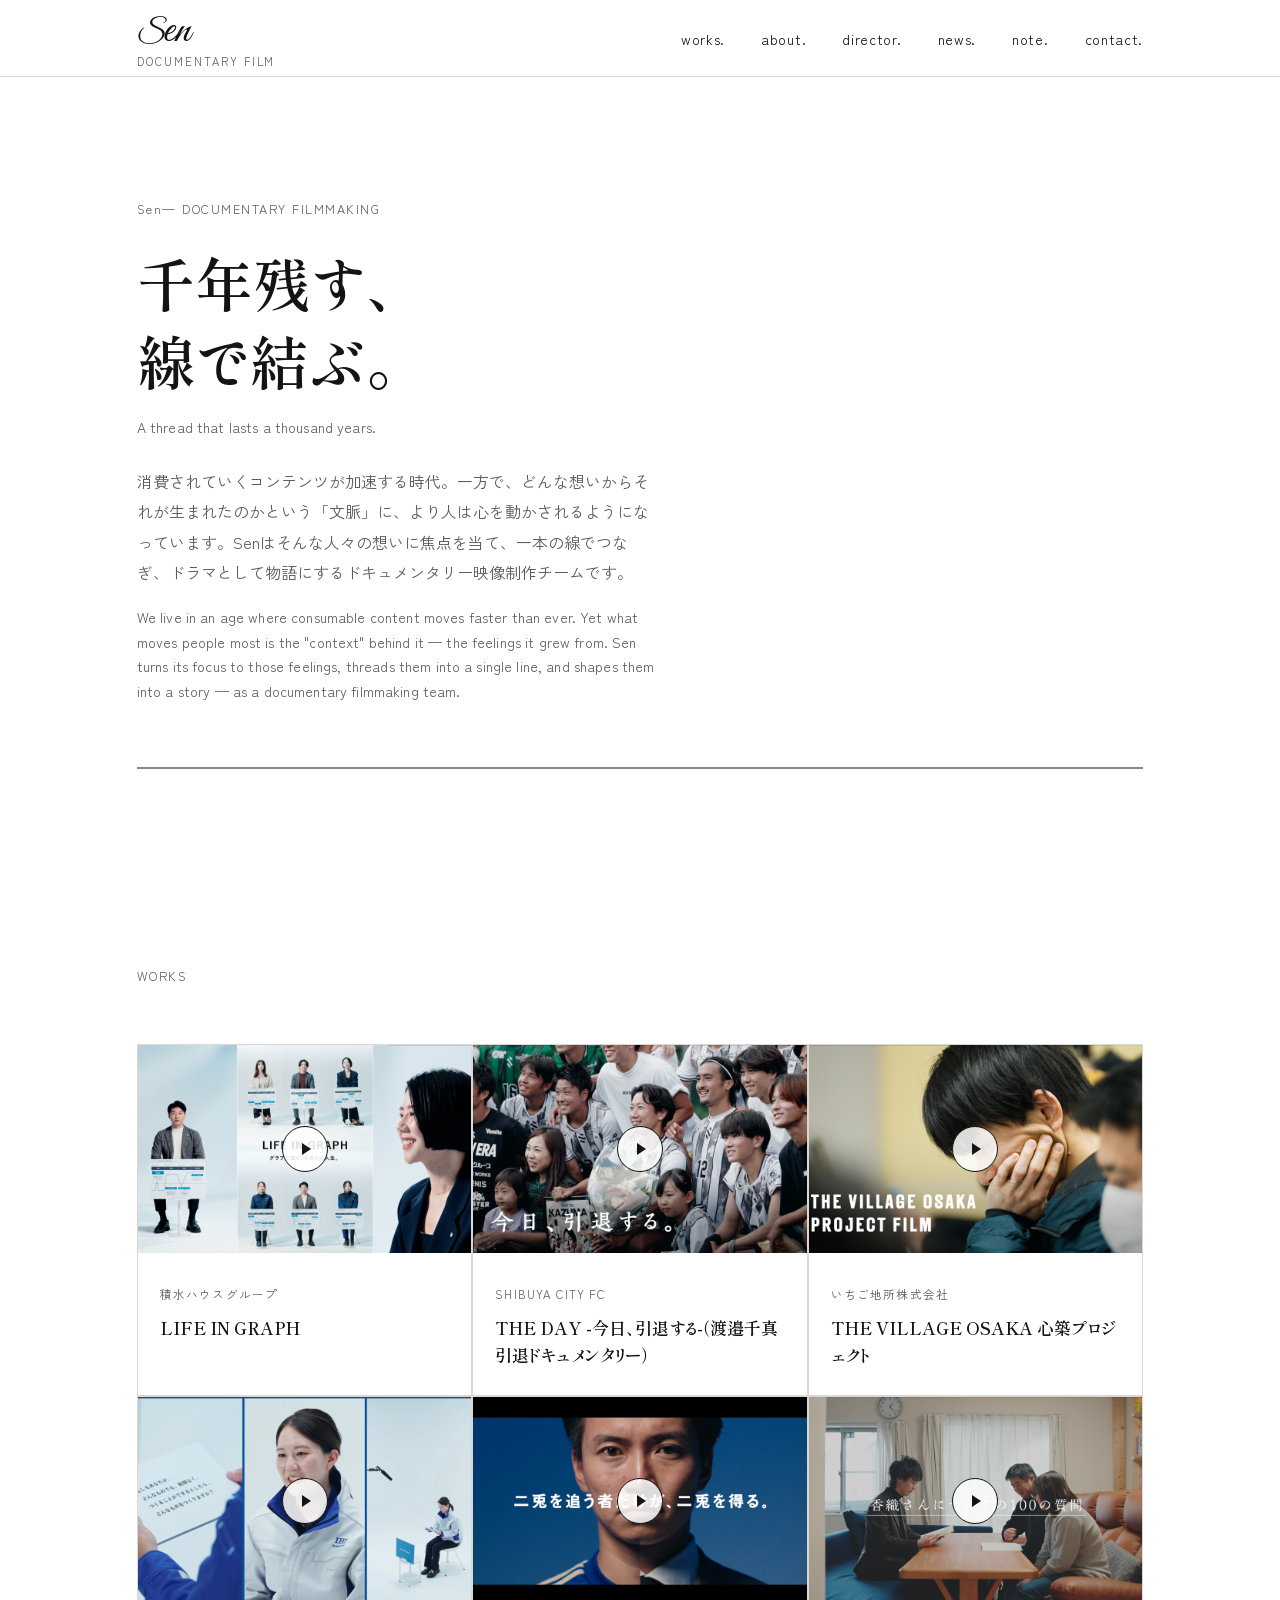
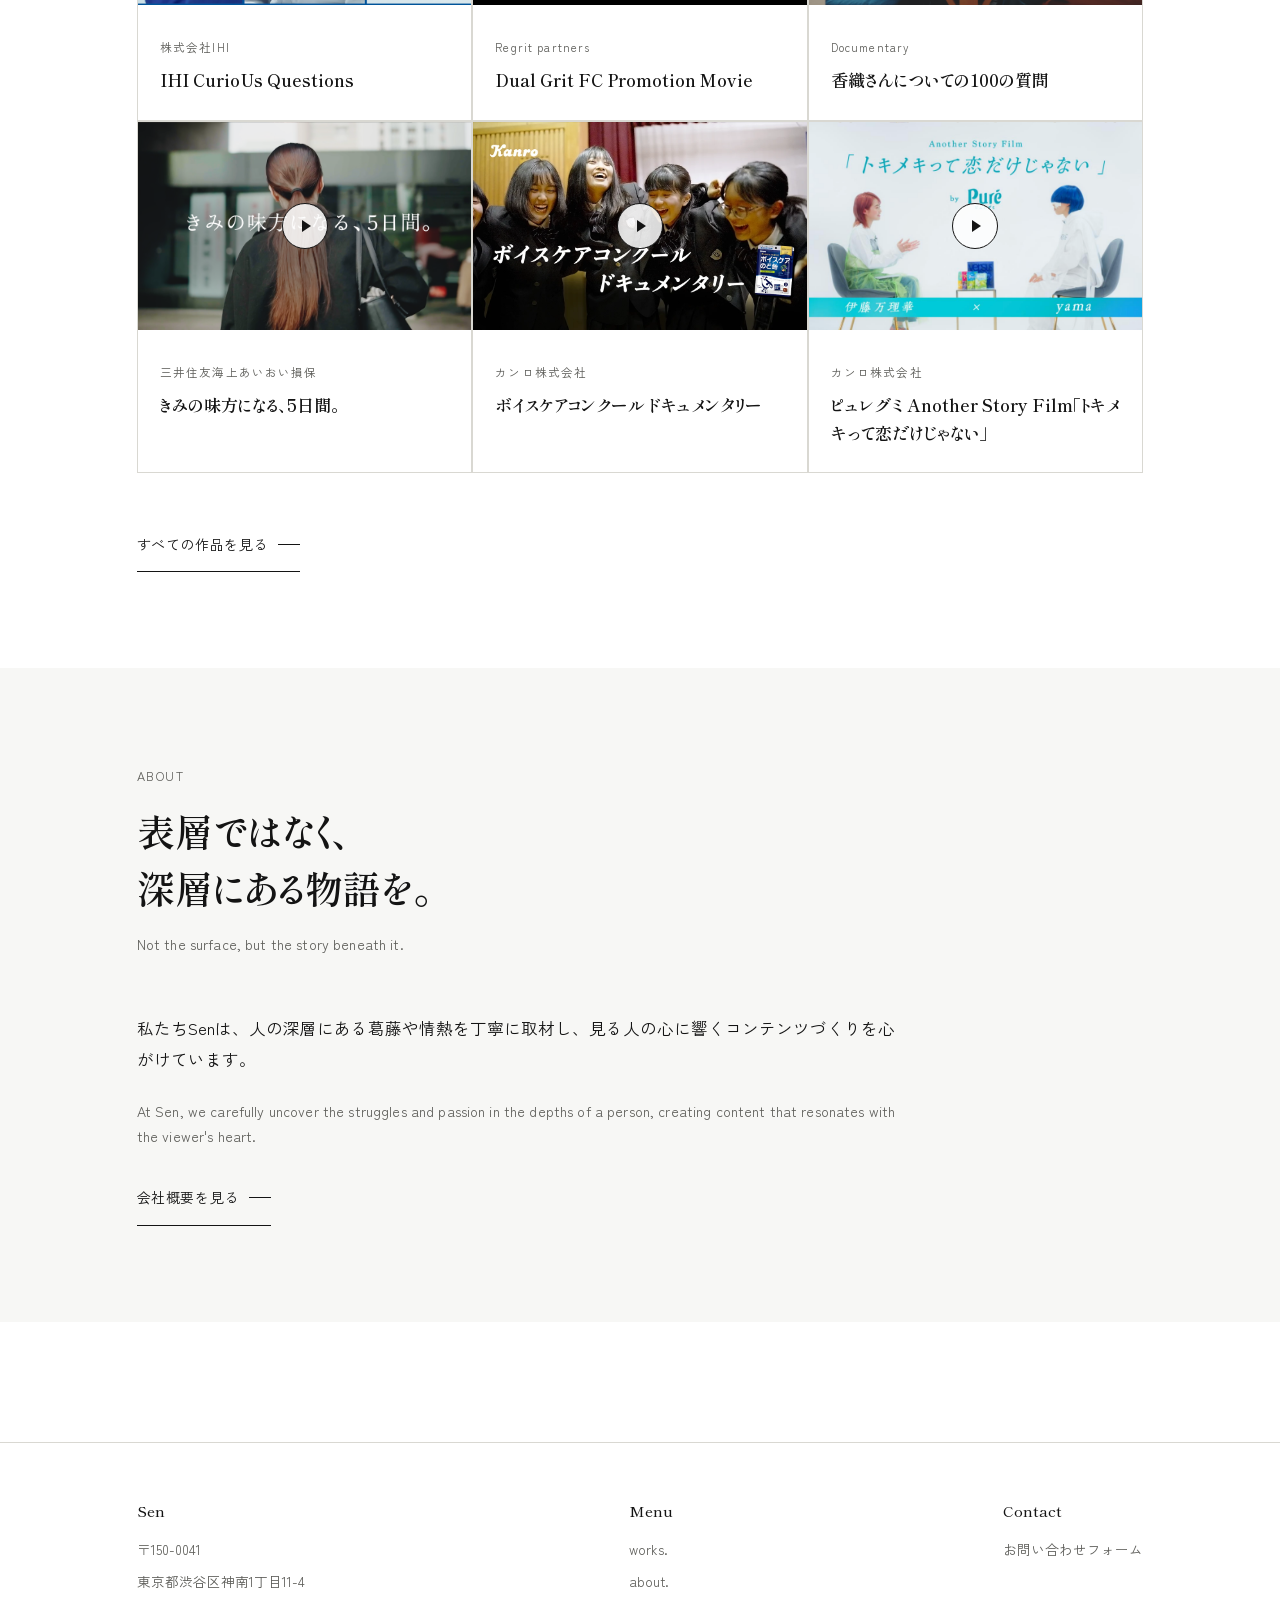
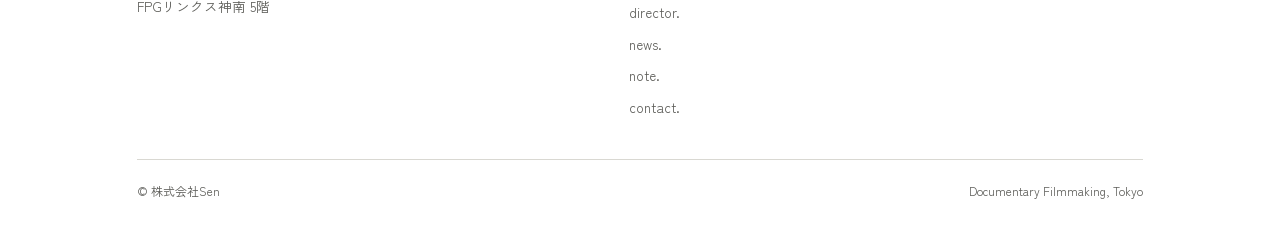
==== commit d8f98fea: "Add files via upload" ====
--- a/index.html
+++ b/index.html
@@ -380,8 +380,9 @@
     <div class="wrap">
       <p class="eyebrow">Sen— DOCUMENTARY FILMMAKING</p>
       <h1>千年残す、<br>線で結ぶ。</h1>
-      <p class="hero-sub">消費されていくコンテンツが加速する時代。その一方でどんな想いからそれが生まれたのかという「文脈」に、より人は心を動かされるようになっています。いつの時代にも価値を持ち続けるのは人々の物語です。Senはそんな人々に焦点を当て”想い”を掬い上げ、一本の線でつなぎ、ドラマとして物語にするドキュメンタリー映像制作チームです。</p>
-      <p class="hero-sub en">We live in an age where consumable content moves faster than ever. Yet what moves people most is the "context" behind it — the feelings it grew from. What keeps its value across any era is the story of the people behind it. Sen turns its focus to those people, gathers up their feelings, threads them into a single line, and shapes them into a story — as a documentary filmmaking team.</p>
+      <p class="lead en" style="margin-top:14px;">A thread that lasts a thousand years.</p>
+      <p class="hero-sub">消費されていくコンテンツが加速する時代。一方で、どんな想いからそれが生まれたのかという「文脈」に、より人は心を動かされるようになっています。Senはそんな人々の想いに焦点を当て、一本の線でつなぎ、ドラマとして物語にするドキュメンタリー映像制作チームです。</p>
+      <p class="hero-sub en">We live in an age where consumable content moves faster than ever. Yet what moves people most is the "context" behind it — the feelings it grew from. Sen turns its focus to those feelings, threads them into a single line, and shapes them into a story — as a documentary filmmaking team.</p>
       <div class="hero-line-wrap">
         <svg width="100%" height="2" viewBox="0 0 1000 2" preserveAspectRatio="none">
           <path class="hero-line" d="M0,1 L1000,1"/>
@@ -492,8 +493,8 @@
         <p class="lead en" style="margin-top:14px;">Not the surface, but the story beneath it.</p>
       </div>
       <div class="concept-block">
-        <p class="jp">私たちSenは、人の深層にある葛藤や情熱を丁寧に取材し、見る人の心に響くドキュメンタリー映像をつくっています。</p>
-        <p class="en">At Sen, we carefully uncover the struggles and passion in the depths of a person, creating documentary films that resonate with the viewer's heart.</p>
+        <p class="jp">私たちSenは、人の深層にある葛藤や情熱を丁寧に取材し、見る人の心に響くコンテンツづくりを心がけています。</p>
+        <p class="en">At Sen, we carefully uncover the struggles and passion in the depths of a person, creating content that resonates with the viewer's heart.</p>
       </div>
       <a class="btn" href="about.html">会社概要を見る <span class="arrow"></span></a>
     </div>
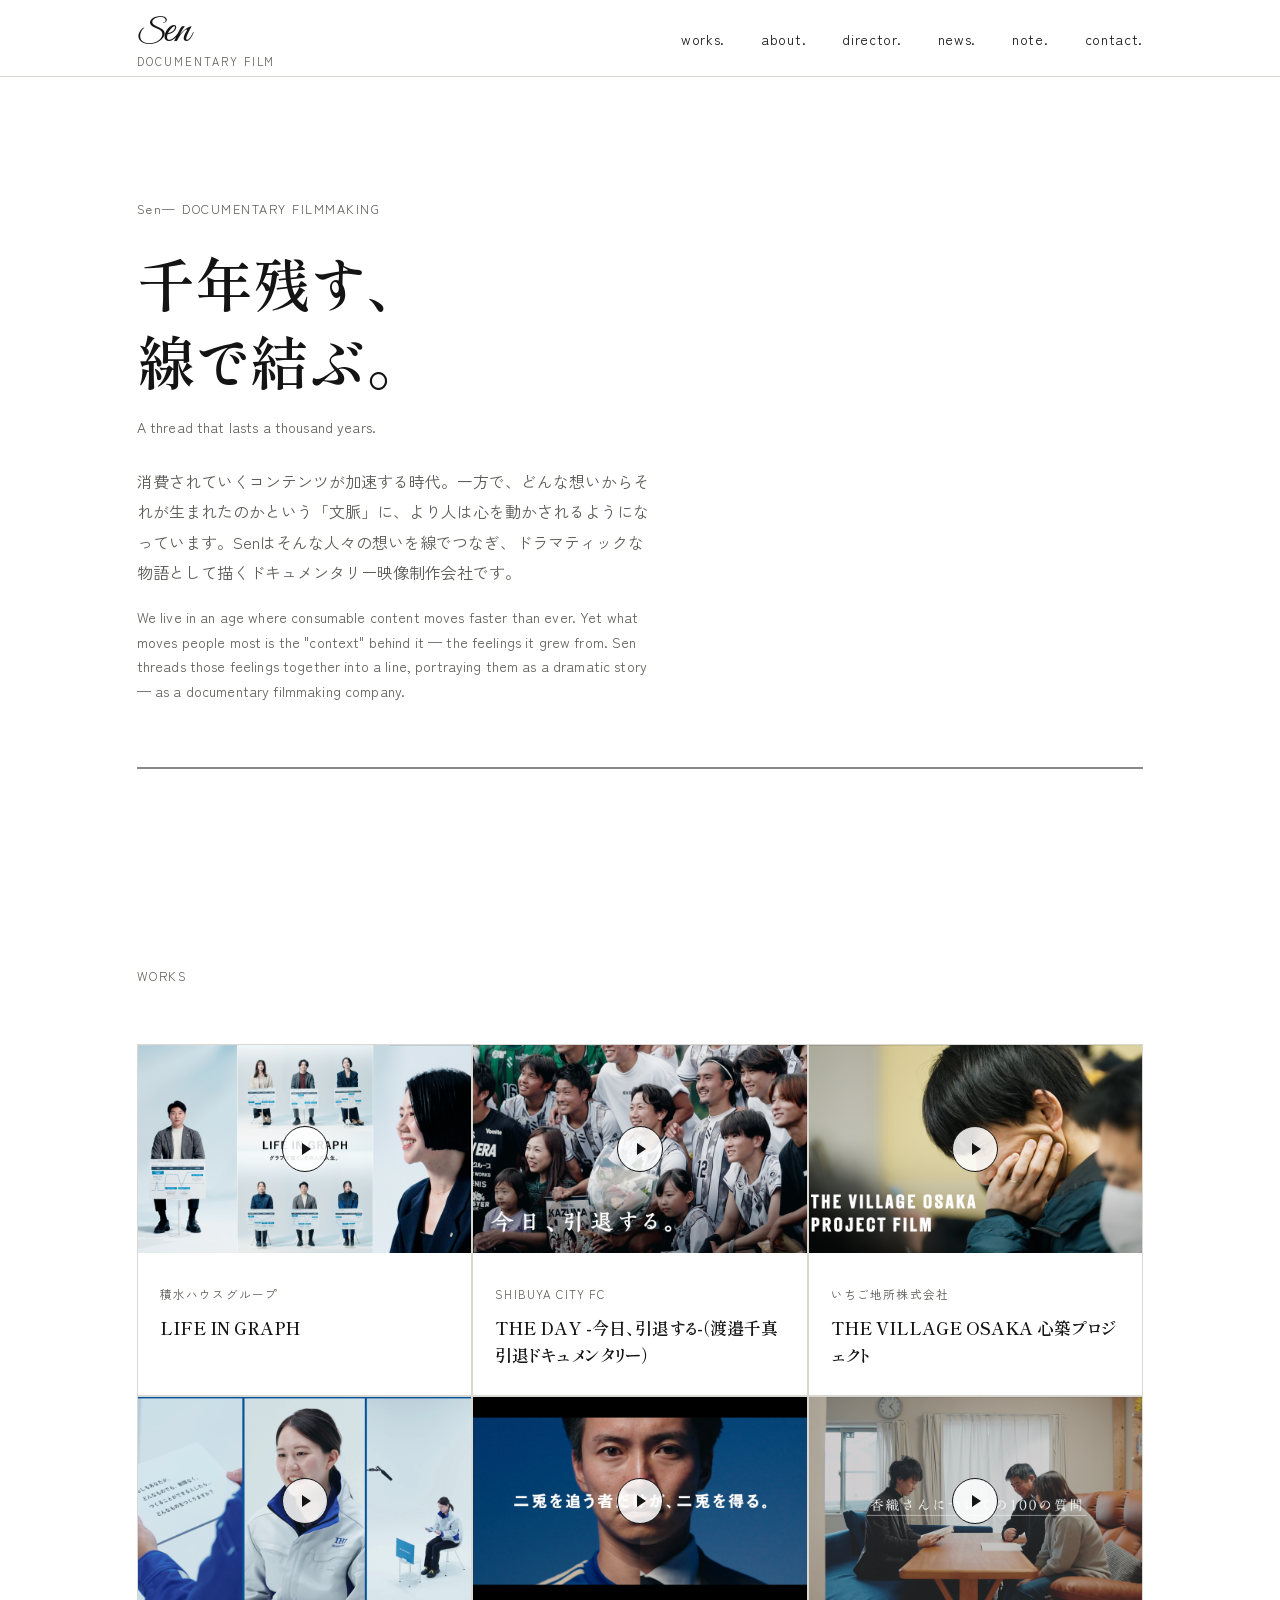
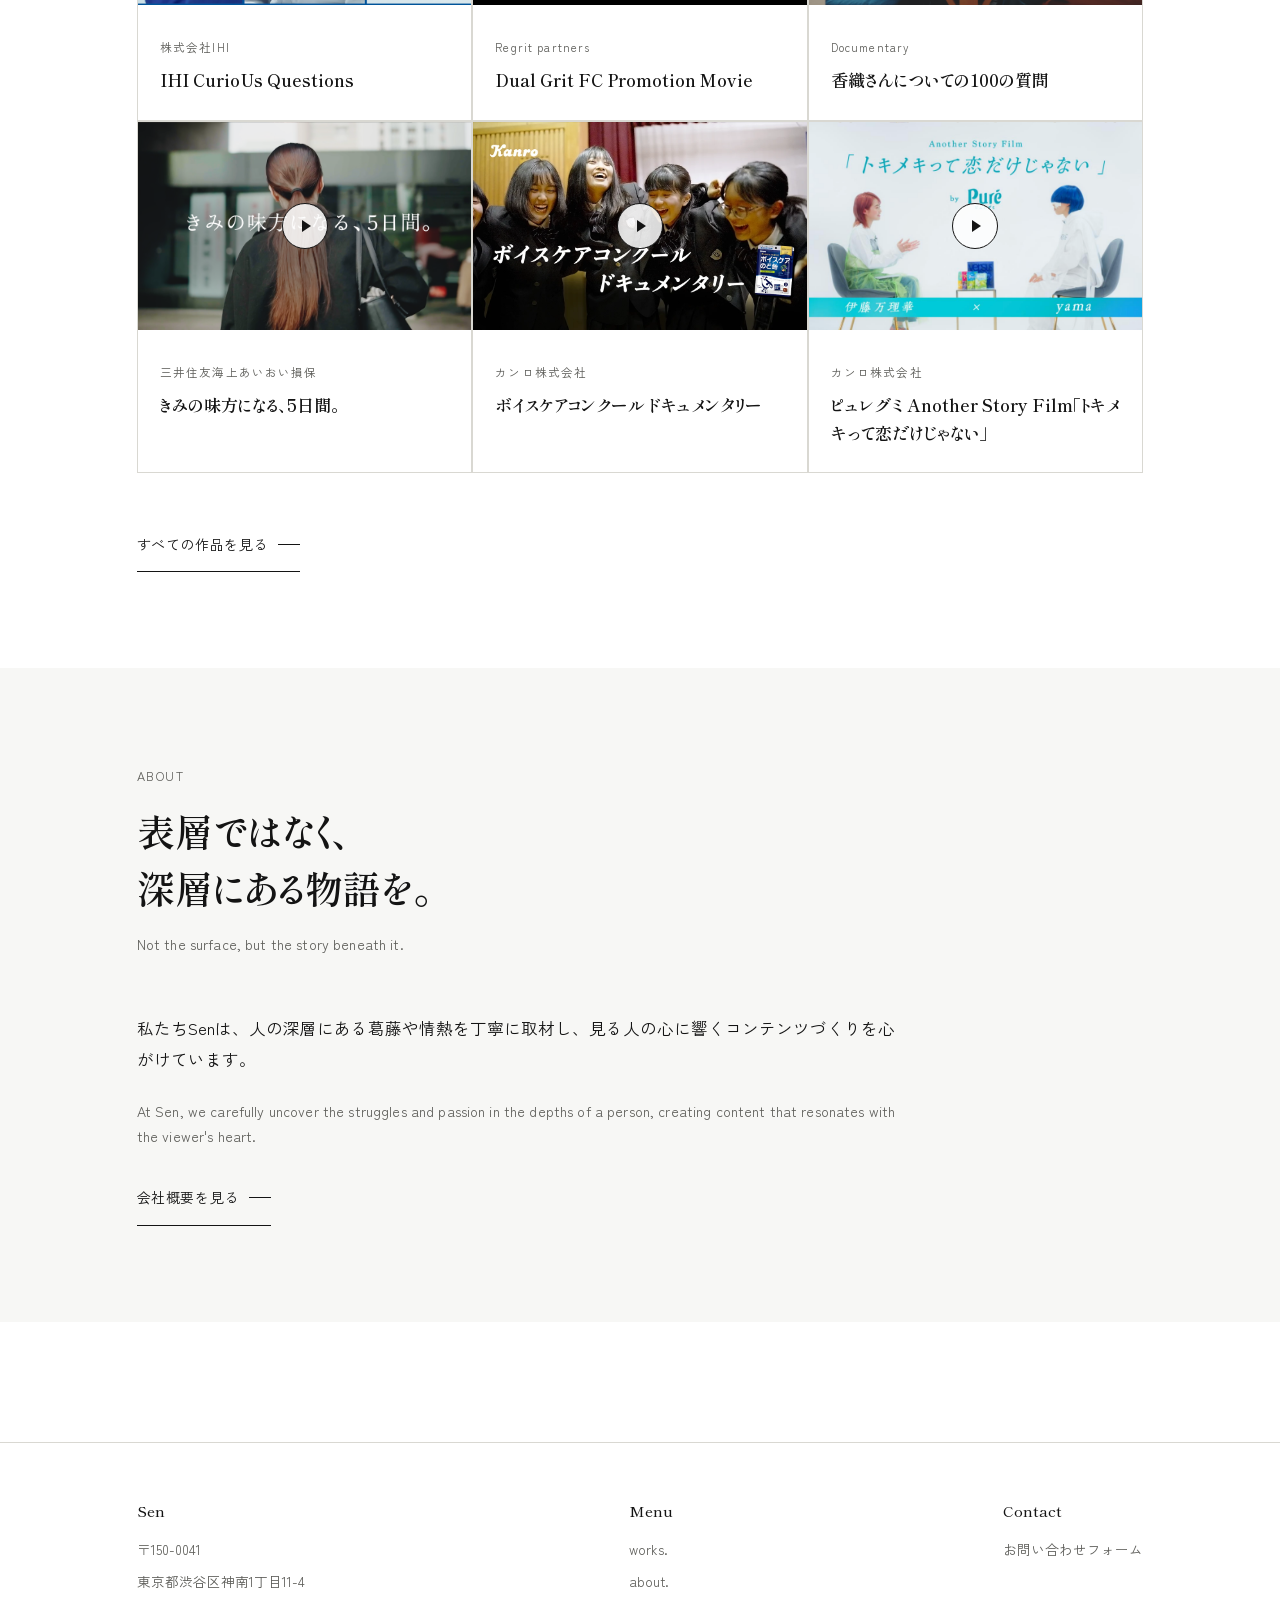
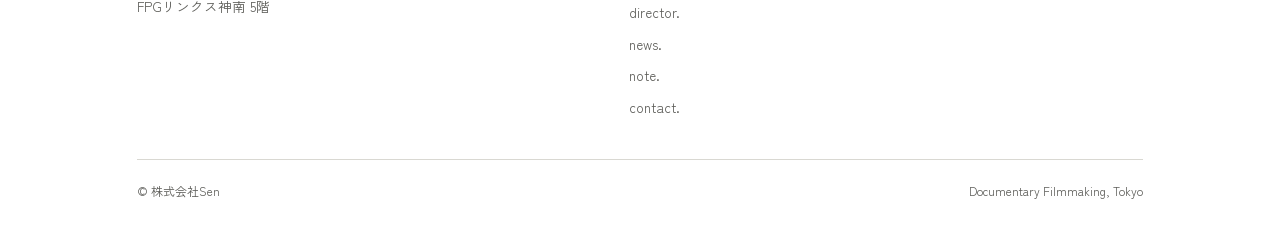
==== commit 83840d93: "Add files via upload" ====
--- a/index.html
+++ b/index.html
@@ -381,8 +381,8 @@
       <p class="eyebrow">Sen— DOCUMENTARY FILMMAKING</p>
       <h1>千年残す、<br>線で結ぶ。</h1>
       <p class="lead en" style="margin-top:14px;">A thread that lasts a thousand years.</p>
-      <p class="hero-sub">消費されていくコンテンツが加速する時代。一方で、どんな想いからそれが生まれたのかという「文脈」に、より人は心を動かされるようになっています。Senはそんな人々の想いに焦点を当て、一本の線でつなぎ、ドラマとして物語にするドキュメンタリー映像制作チームです。</p>
-      <p class="hero-sub en">We live in an age where consumable content moves faster than ever. Yet what moves people most is the "context" behind it — the feelings it grew from. Sen turns its focus to those feelings, threads them into a single line, and shapes them into a story — as a documentary filmmaking team.</p>
+      <p class="hero-sub">消費されていくコンテンツが加速する時代。一方で、どんな想いからそれが生まれたのかという「文脈」に、より人は心を動かされるようになっています。Senはそんな人々の想いを線でつなぎ、ドラマティックな物語として描くドキュメンタリー映像制作会社です。</p>
+      <p class="hero-sub en">We live in an age where consumable content moves faster than ever. Yet what moves people most is the "context" behind it — the feelings it grew from. Sen threads those feelings together into a line, portraying them as a dramatic story — as a documentary filmmaking company.</p>
       <div class="hero-line-wrap">
         <svg width="100%" height="2" viewBox="0 0 1000 2" preserveAspectRatio="none">
           <path class="hero-line" d="M0,1 L1000,1"/>
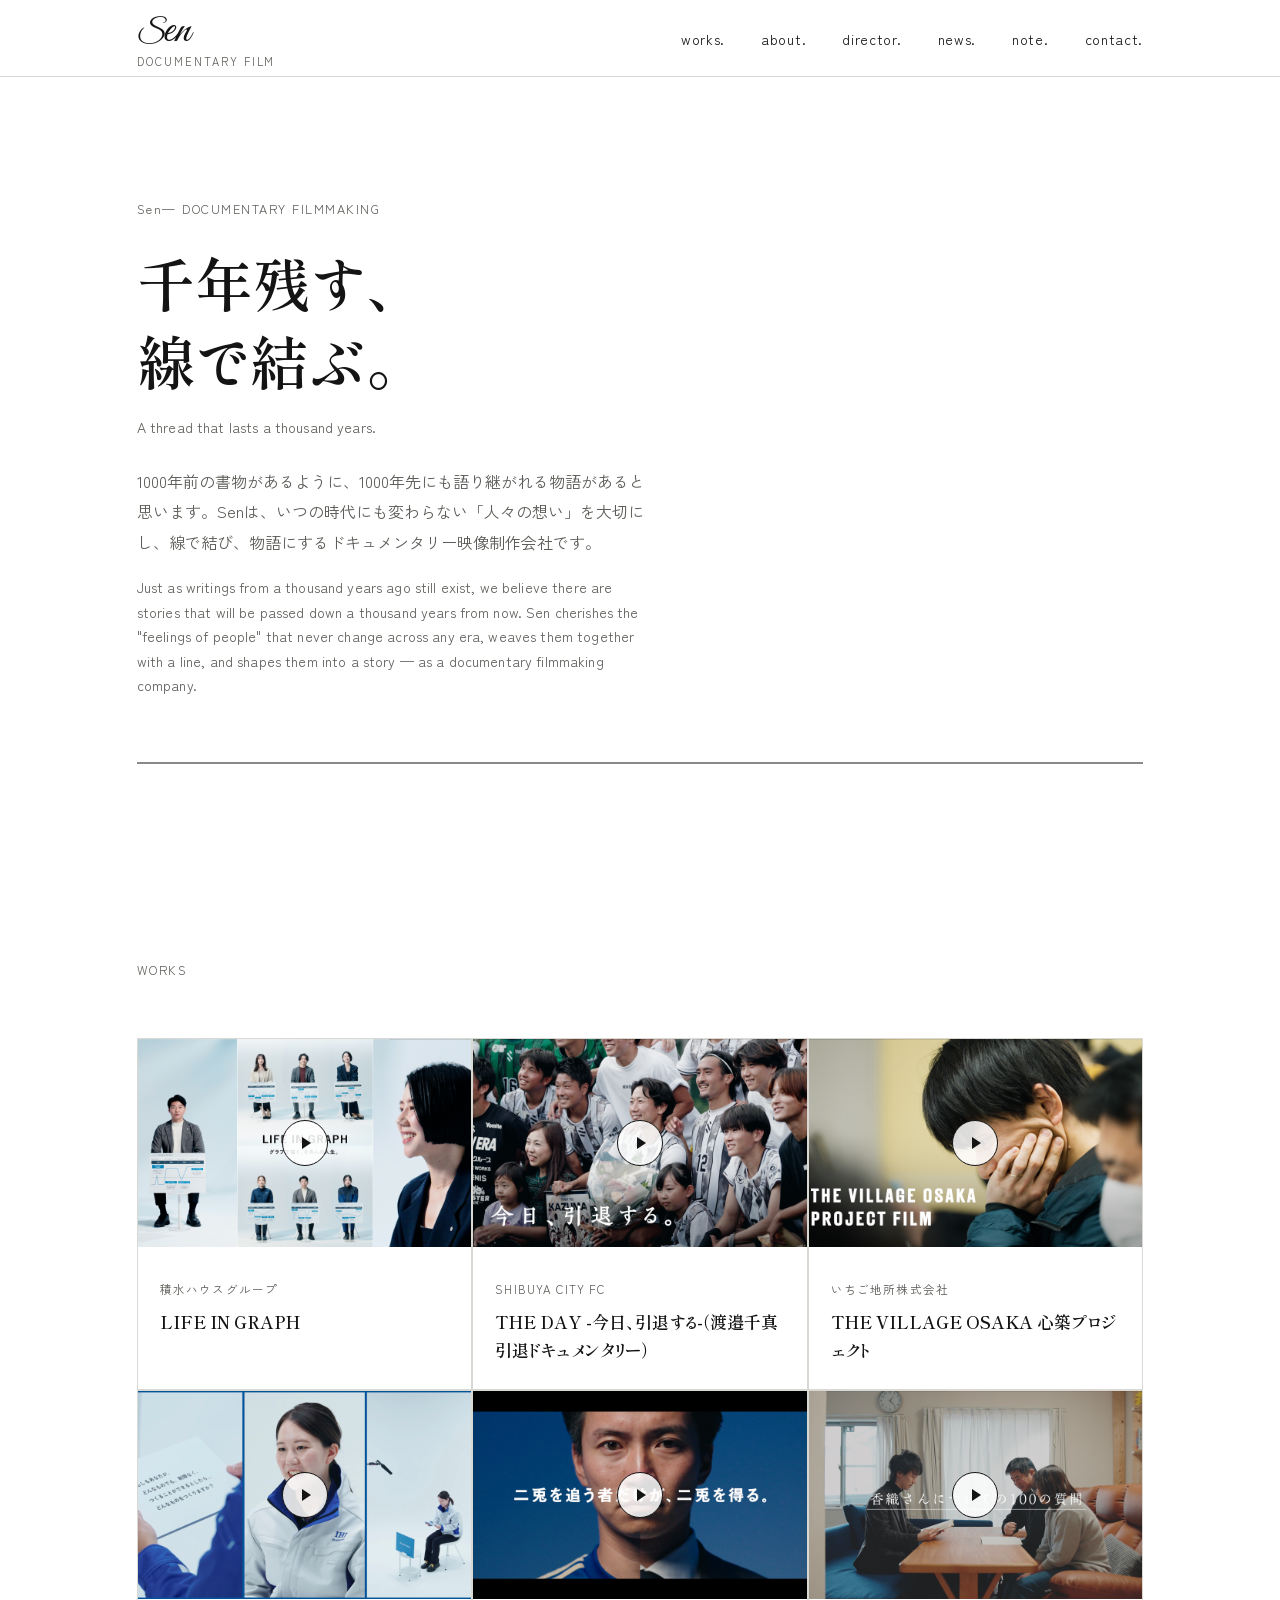
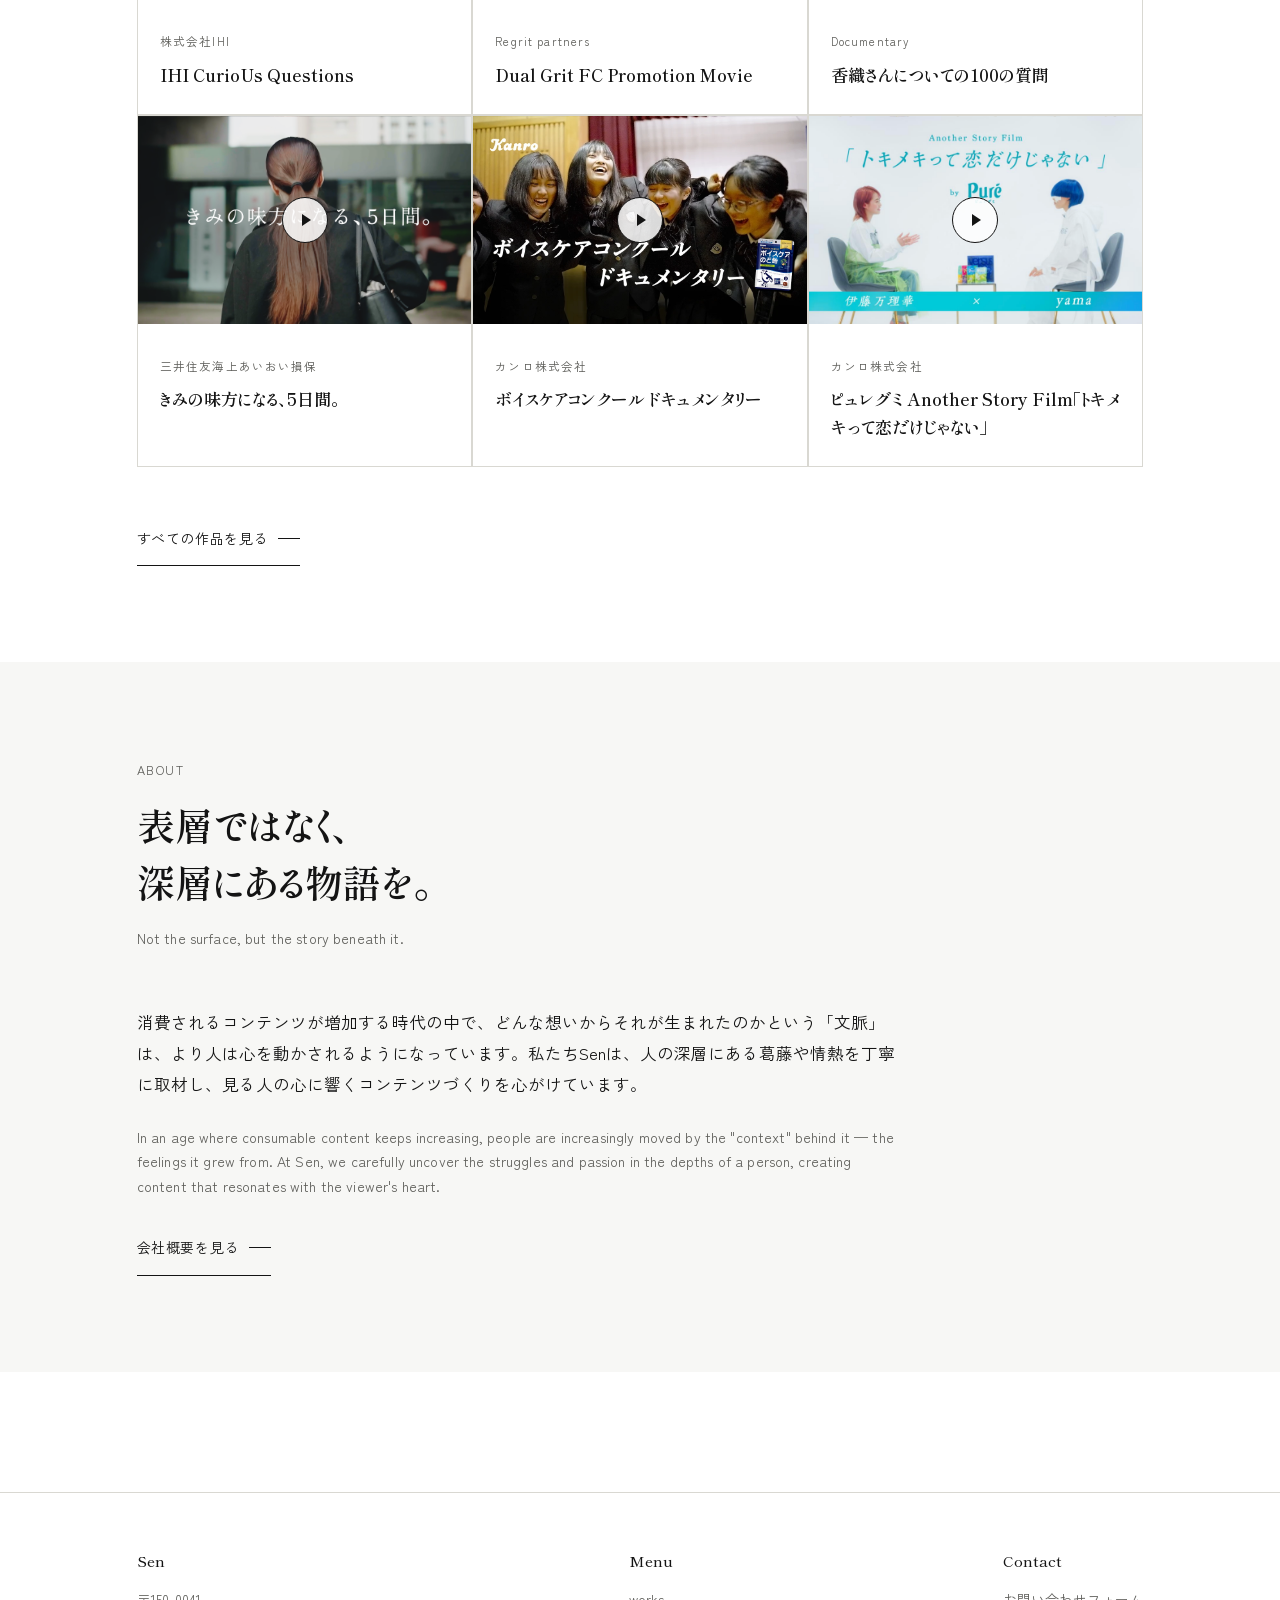
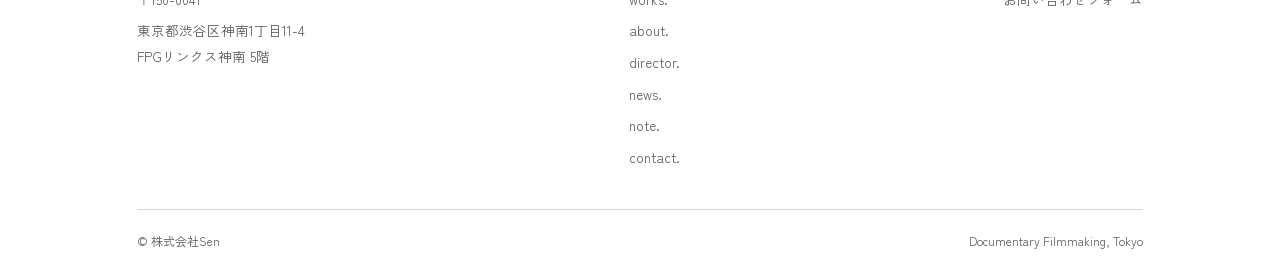
==== commit b68373df: "Add files via upload" ====
--- a/index.html
+++ b/index.html
@@ -381,8 +381,8 @@
       <p class="eyebrow">Sen— DOCUMENTARY FILMMAKING</p>
       <h1>千年残す、<br>線で結ぶ。</h1>
       <p class="lead en" style="margin-top:14px;">A thread that lasts a thousand years.</p>
-      <p class="hero-sub">消費されていくコンテンツが加速する時代。一方で、どんな想いからそれが生まれたのかという「文脈」に、より人は心を動かされるようになっています。Senはそんな人々の想いを線でつなぎ、ドラマティックな物語として描くドキュメンタリー映像制作会社です。</p>
-      <p class="hero-sub en">We live in an age where consumable content moves faster than ever. Yet what moves people most is the "context" behind it — the feelings it grew from. Sen threads those feelings together into a line, portraying them as a dramatic story — as a documentary filmmaking company.</p>
+      <p class="hero-sub">1000年前の書物があるように、1000年先にも語り継がれる物語があると思います。Senは、いつの時代にも変わらない「人々の想い」を大切にし、線で結び、物語にするドキュメンタリー映像制作会社です。</p>
+      <p class="hero-sub en">Just as writings from a thousand years ago still exist, we believe there are stories that will be passed down a thousand years from now. Sen cherishes the "feelings of people" that never change across any era, weaves them together with a line, and shapes them into a story — as a documentary filmmaking company.</p>
       <div class="hero-line-wrap">
         <svg width="100%" height="2" viewBox="0 0 1000 2" preserveAspectRatio="none">
           <path class="hero-line" d="M0,1 L1000,1"/>
@@ -493,8 +493,8 @@
         <p class="lead en" style="margin-top:14px;">Not the surface, but the story beneath it.</p>
       </div>
       <div class="concept-block">
-        <p class="jp">私たちSenは、人の深層にある葛藤や情熱を丁寧に取材し、見る人の心に響くコンテンツづくりを心がけています。</p>
-        <p class="en">At Sen, we carefully uncover the struggles and passion in the depths of a person, creating content that resonates with the viewer's heart.</p>
+        <p class="jp">消費されるコンテンツが増加する時代の中で、どんな想いからそれが生まれたのかという「文脈」は、より人は心を動かされるようになっています。私たちSenは、人の深層にある葛藤や情熱を丁寧に取材し、見る人の心に響くコンテンツづくりを心がけています。</p>
+        <p class="en">In an age where consumable content keeps increasing, people are increasingly moved by the "context" behind it — the feelings it grew from. At Sen, we carefully uncover the struggles and passion in the depths of a person, creating content that resonates with the viewer's heart.</p>
       </div>
       <a class="btn" href="about.html">会社概要を見る <span class="arrow"></span></a>
     </div>
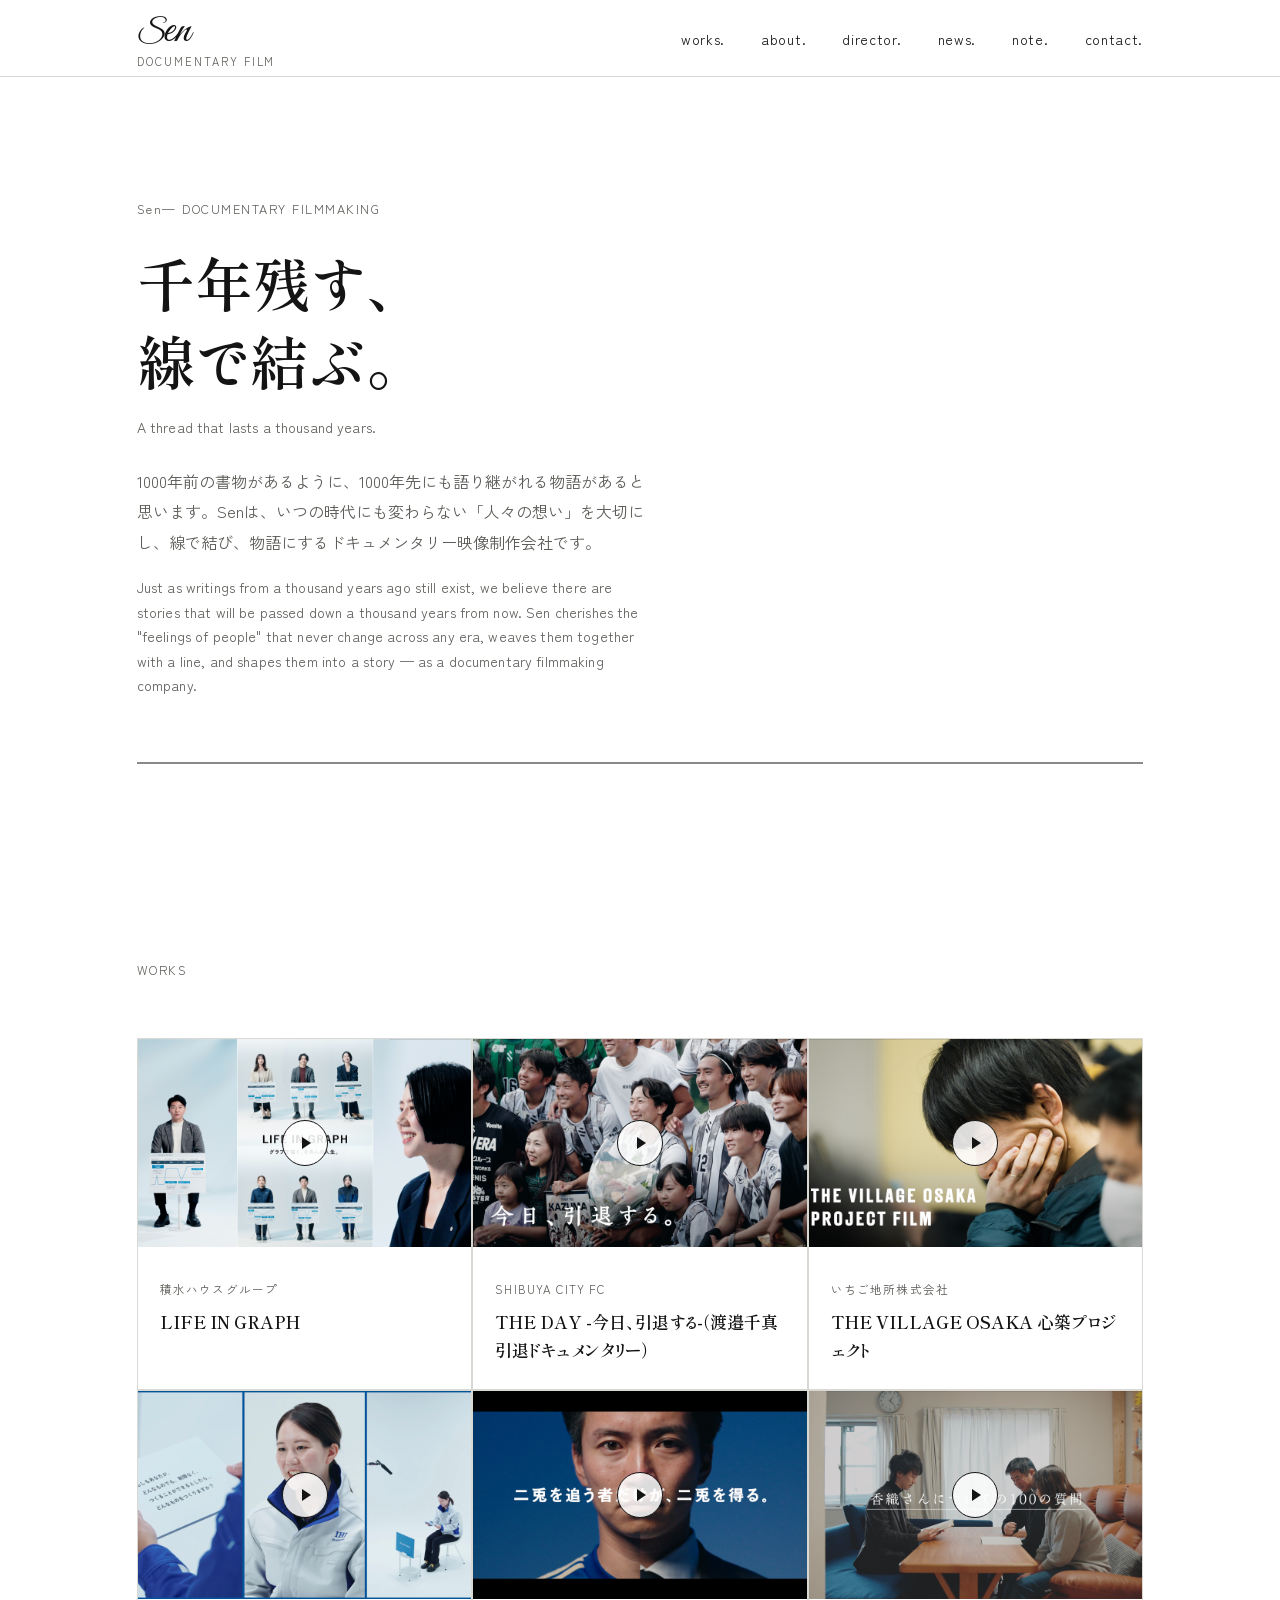
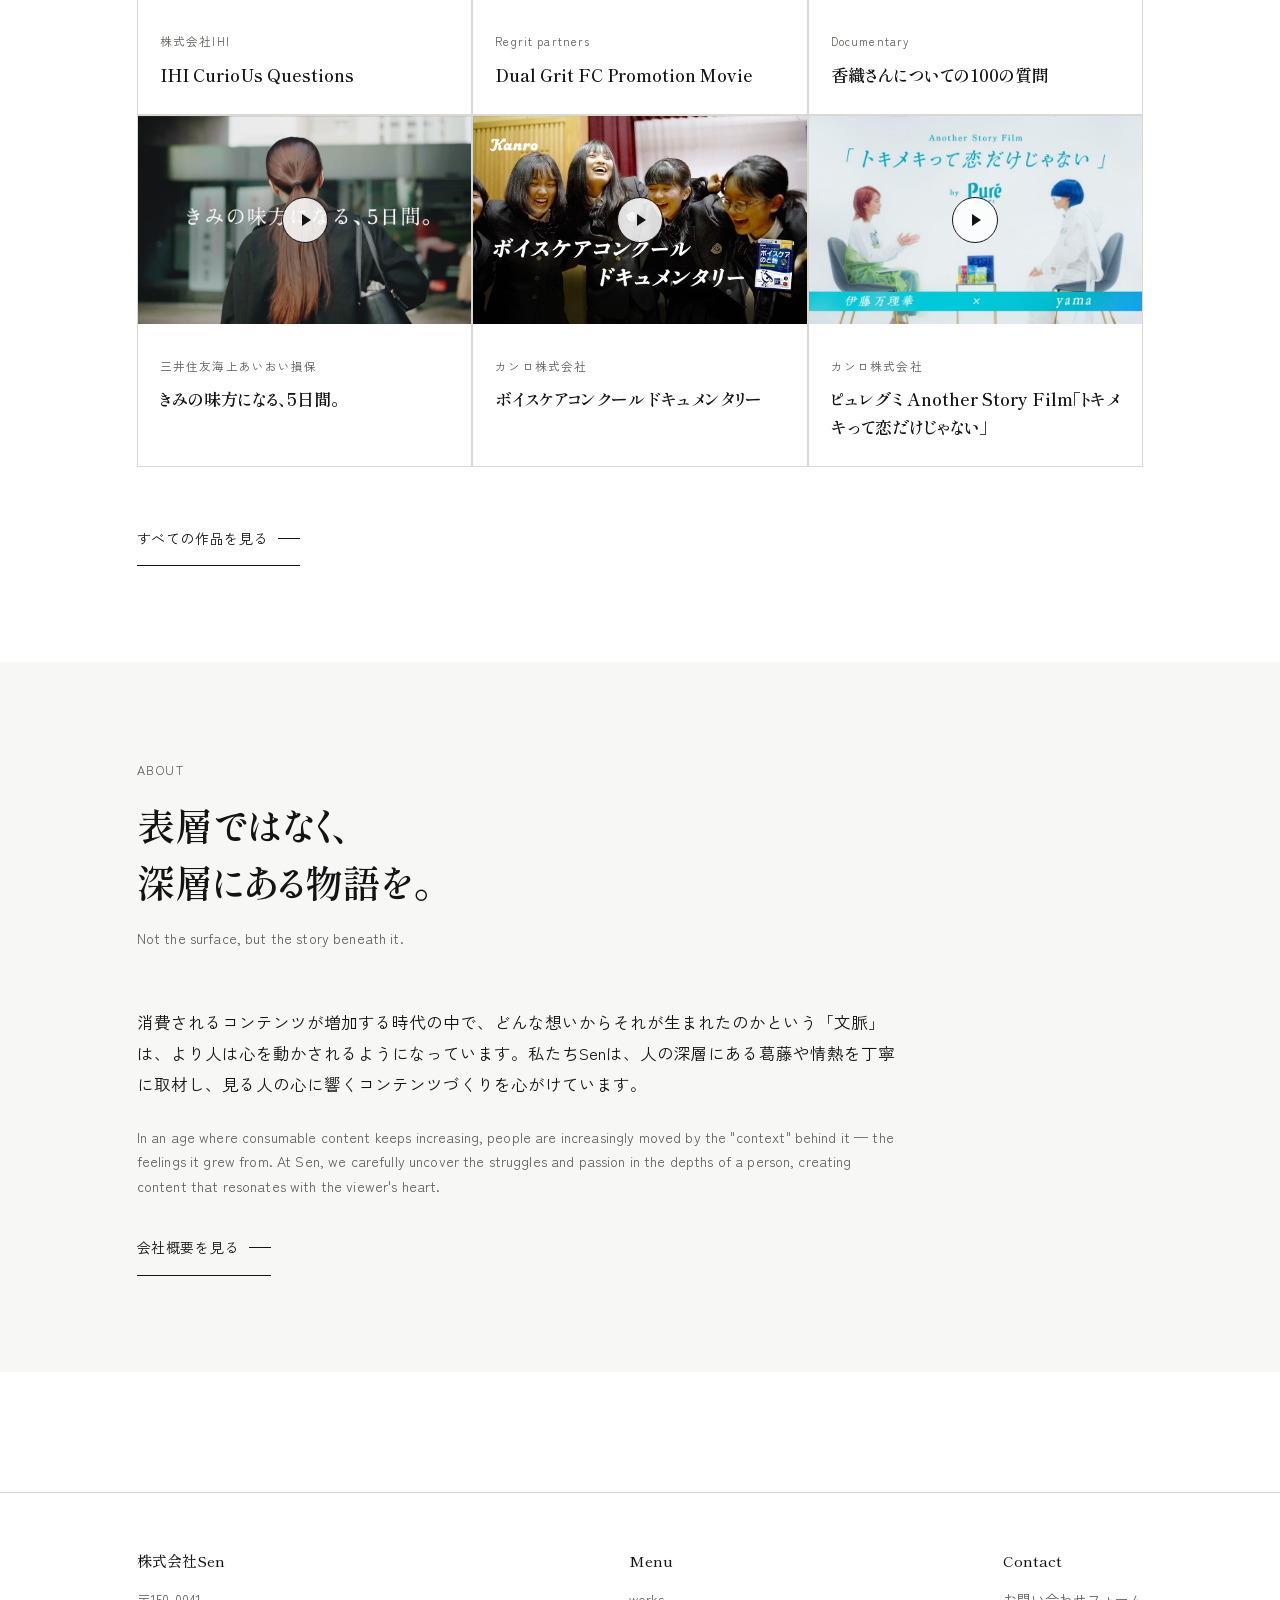
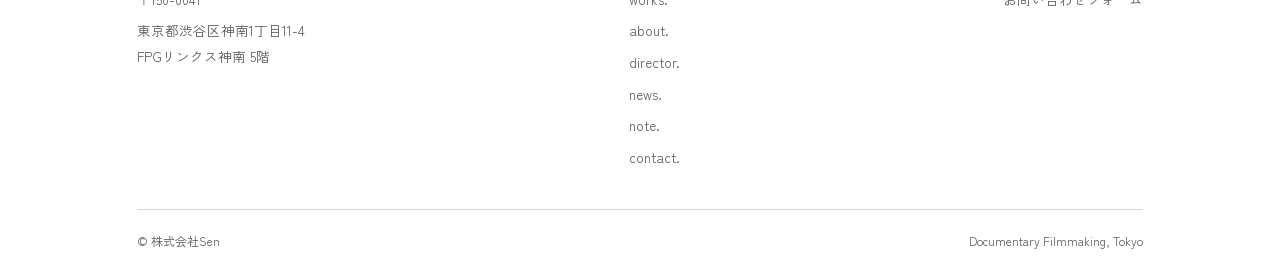
==== commit 3ccd756e: "Add files via upload" ====
--- a/index.html
+++ b/index.html
@@ -505,7 +505,7 @@
   <div class="wrap">
     <div class="footer-grid">
       <div class="footer-col">
-        <h3>Sen</h3>
+        <h3>株式会社Sen</h3>
         <p>〒150-0041</p>
         <p>東京都渋谷区神南1丁目11-4<br>FPGリンクス神南 5階</p>
       </div>
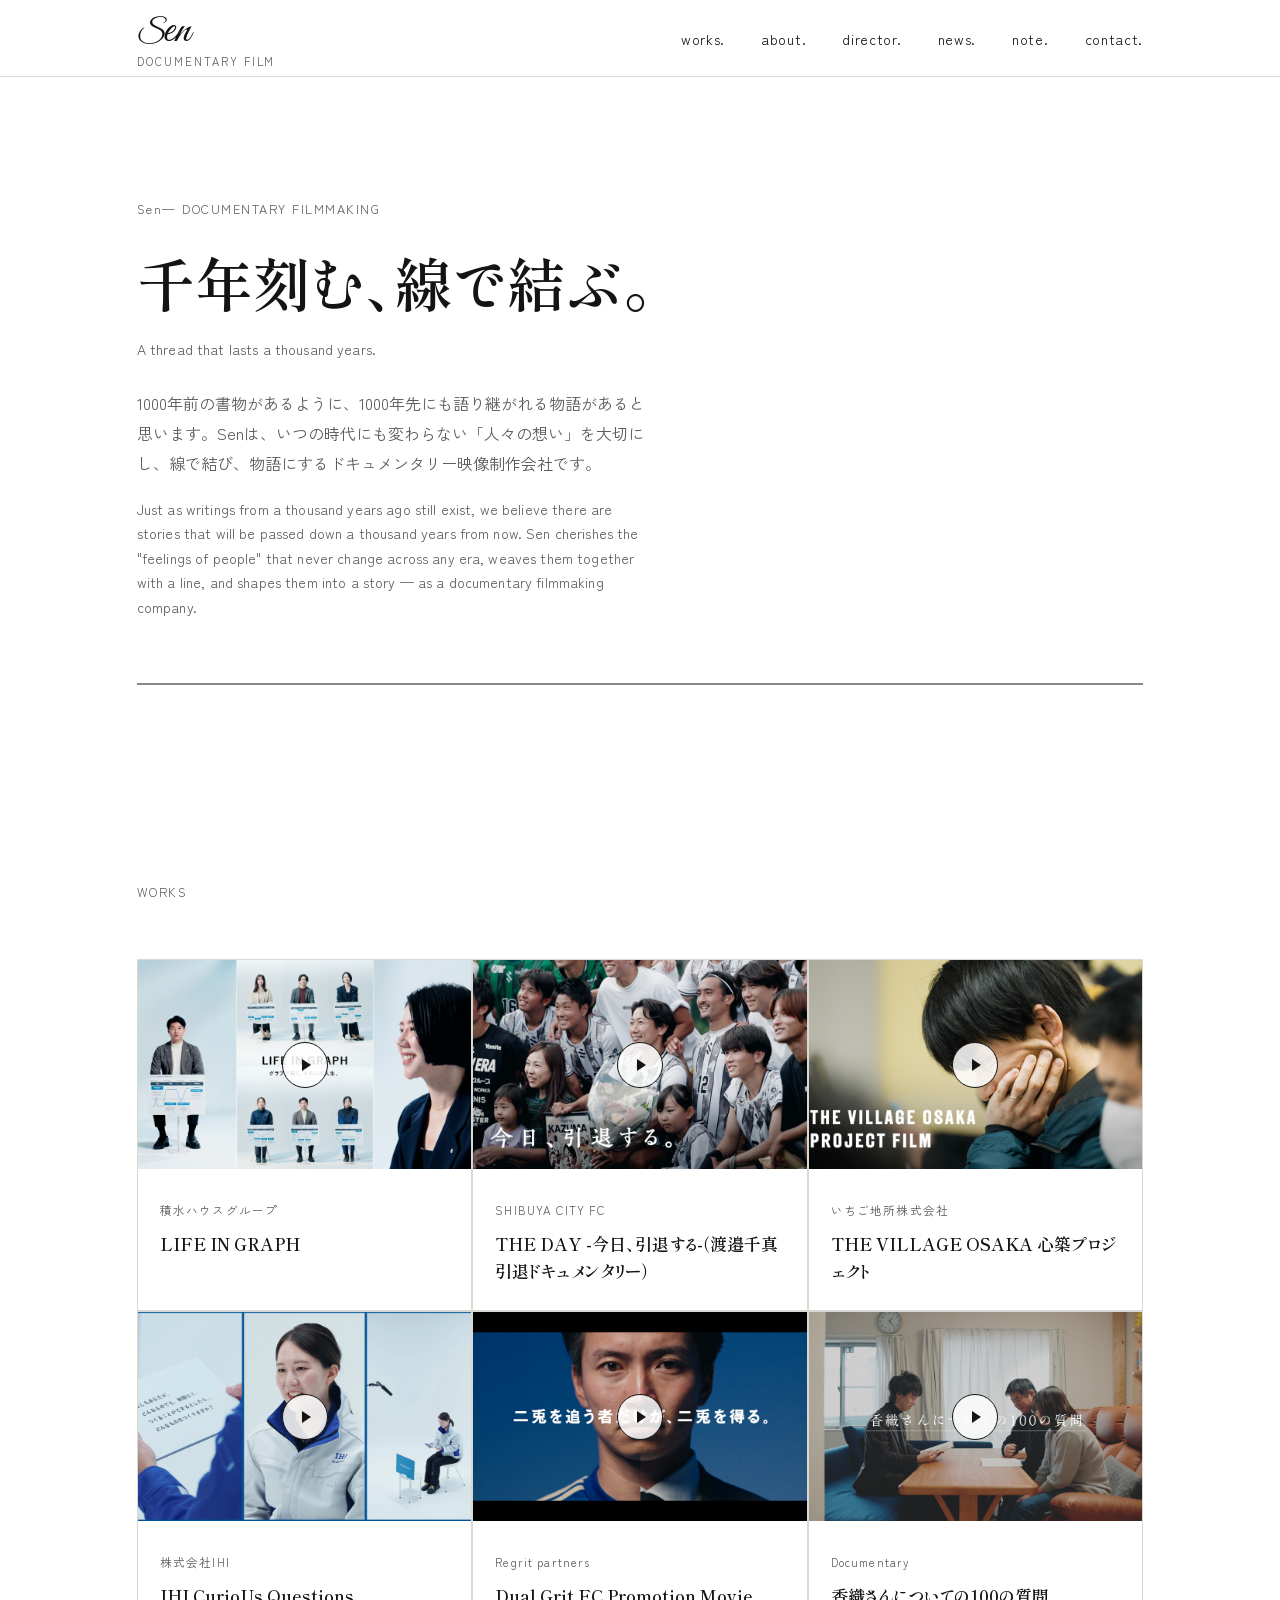
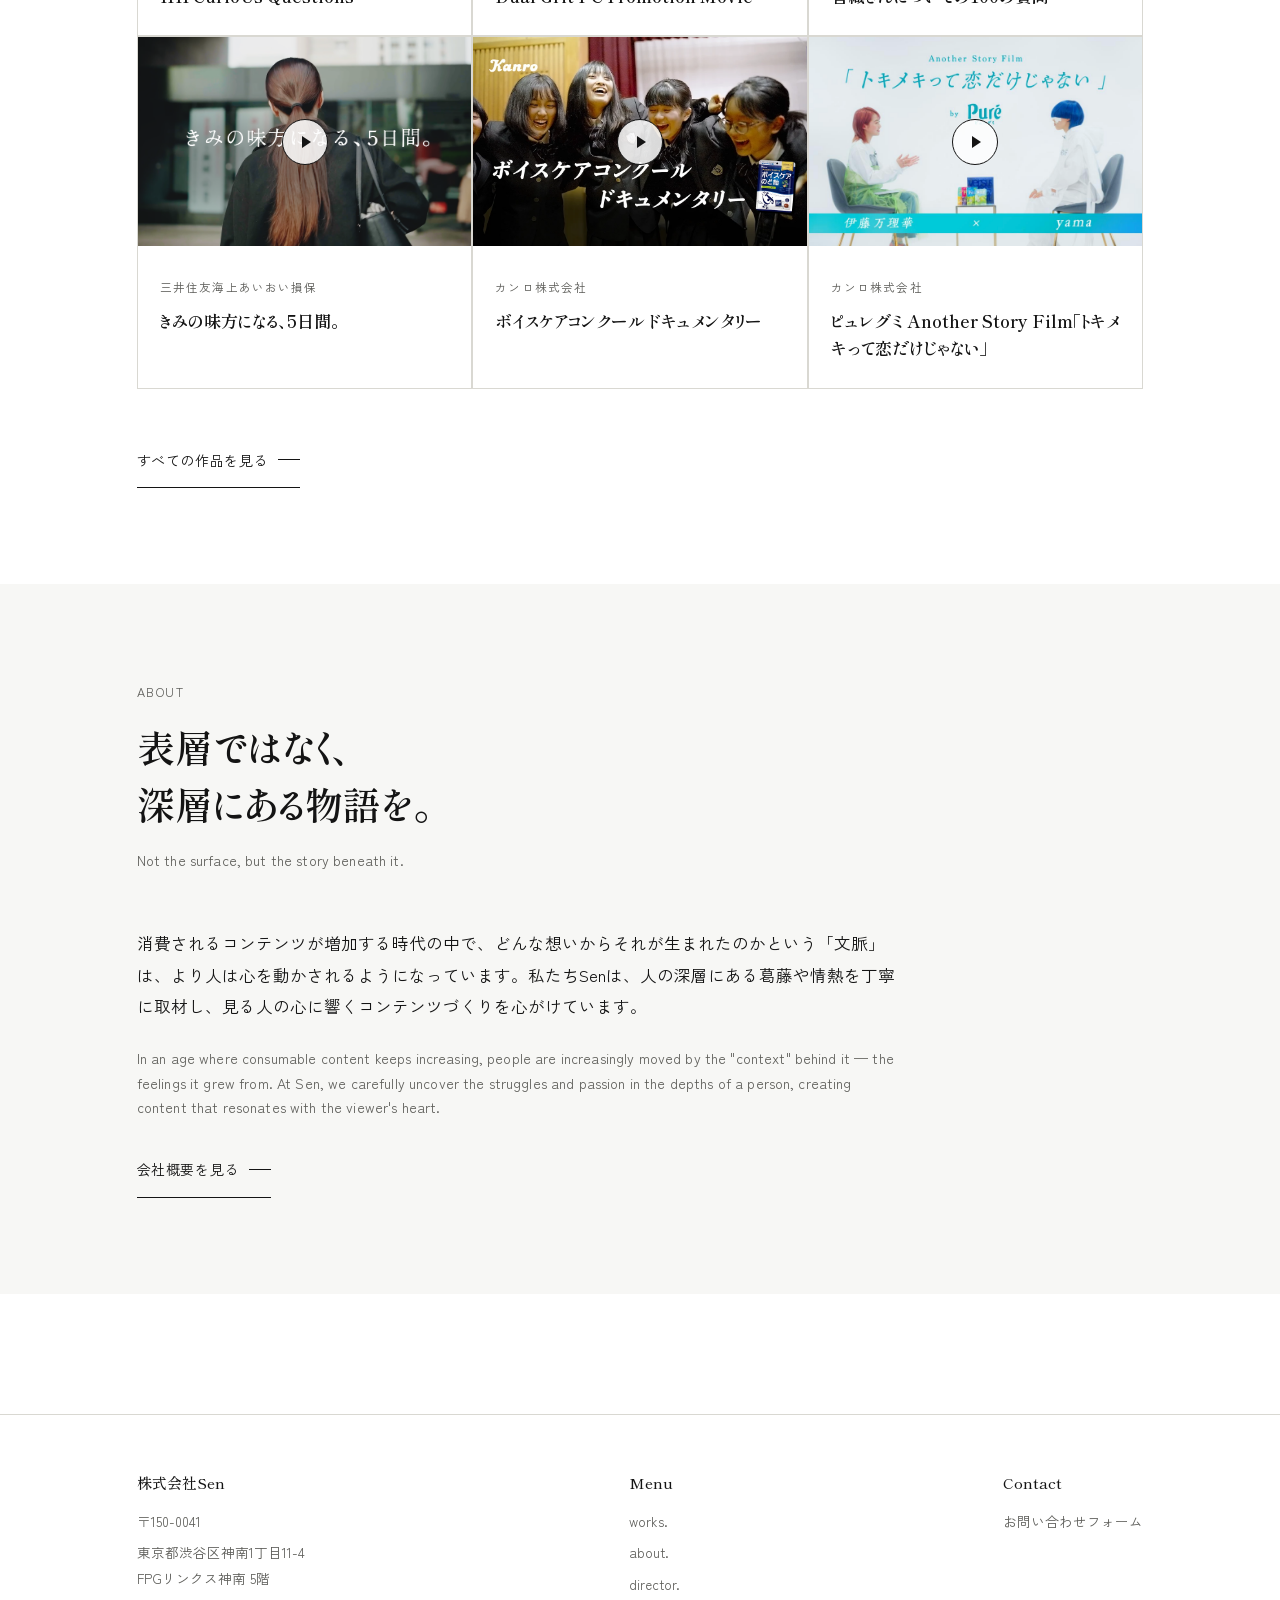
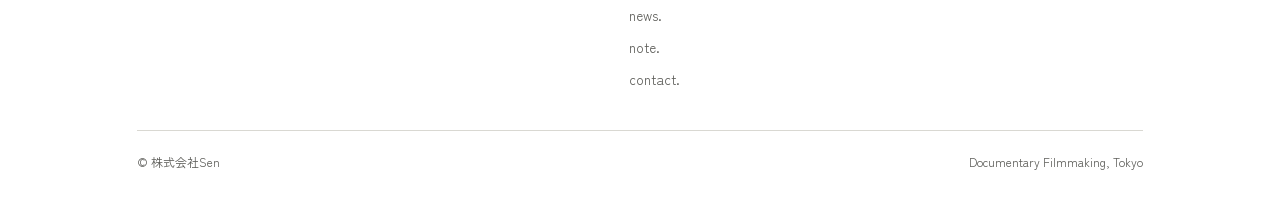
==== commit 4b382bdf: "Add files via upload" ====
--- a/index.html
+++ b/index.html
@@ -379,7 +379,7 @@
   <section class="hero">
     <div class="wrap">
       <p class="eyebrow">Sen— DOCUMENTARY FILMMAKING</p>
-      <h1>千年残す、<br>線で結ぶ。</h1>
+      <h1>千年刻む、線で結ぶ。</h1>
       <p class="lead en" style="margin-top:14px;">A thread that lasts a thousand years.</p>
       <p class="hero-sub">1000年前の書物があるように、1000年先にも語り継がれる物語があると思います。Senは、いつの時代にも変わらない「人々の想い」を大切にし、線で結び、物語にするドキュメンタリー映像制作会社です。</p>
       <p class="hero-sub en">Just as writings from a thousand years ago still exist, we believe there are stories that will be passed down a thousand years from now. Sen cherishes the "feelings of people" that never change across any era, weaves them together with a line, and shapes them into a story — as a documentary filmmaking company.</p>
